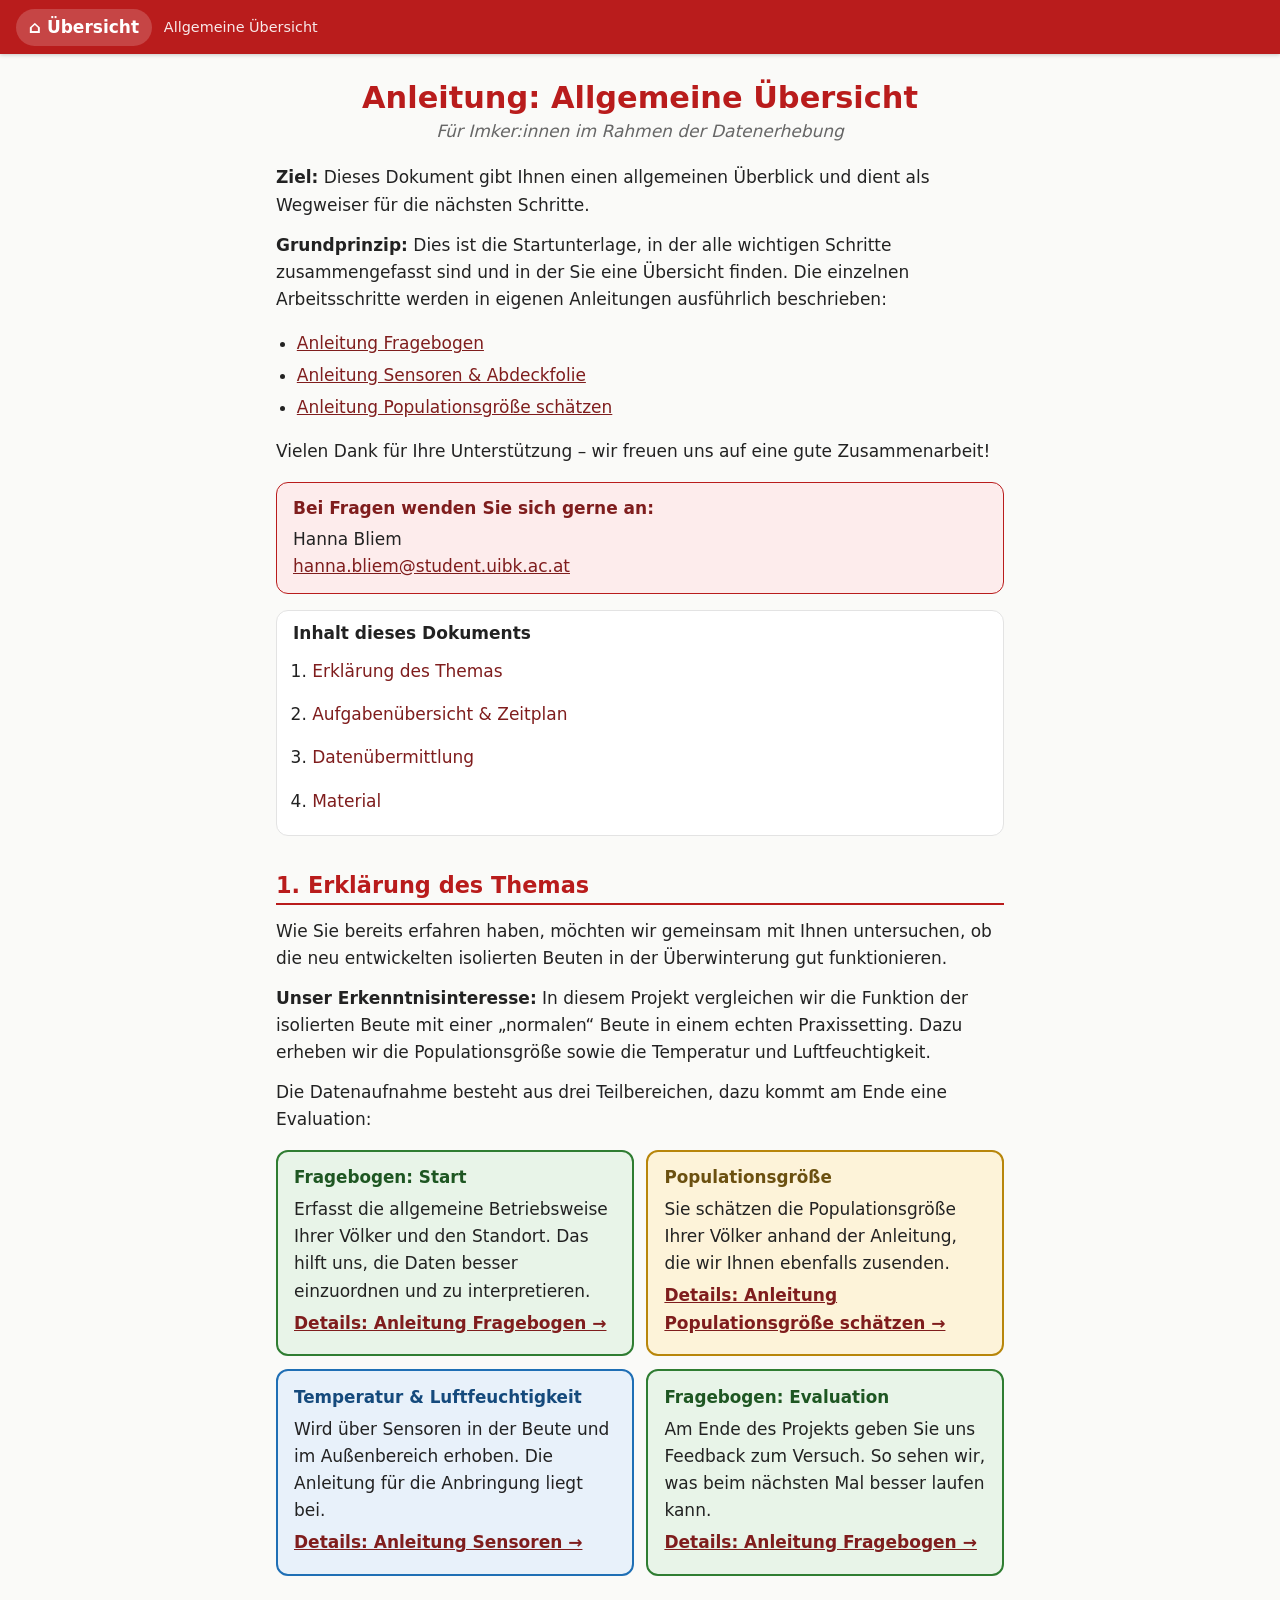
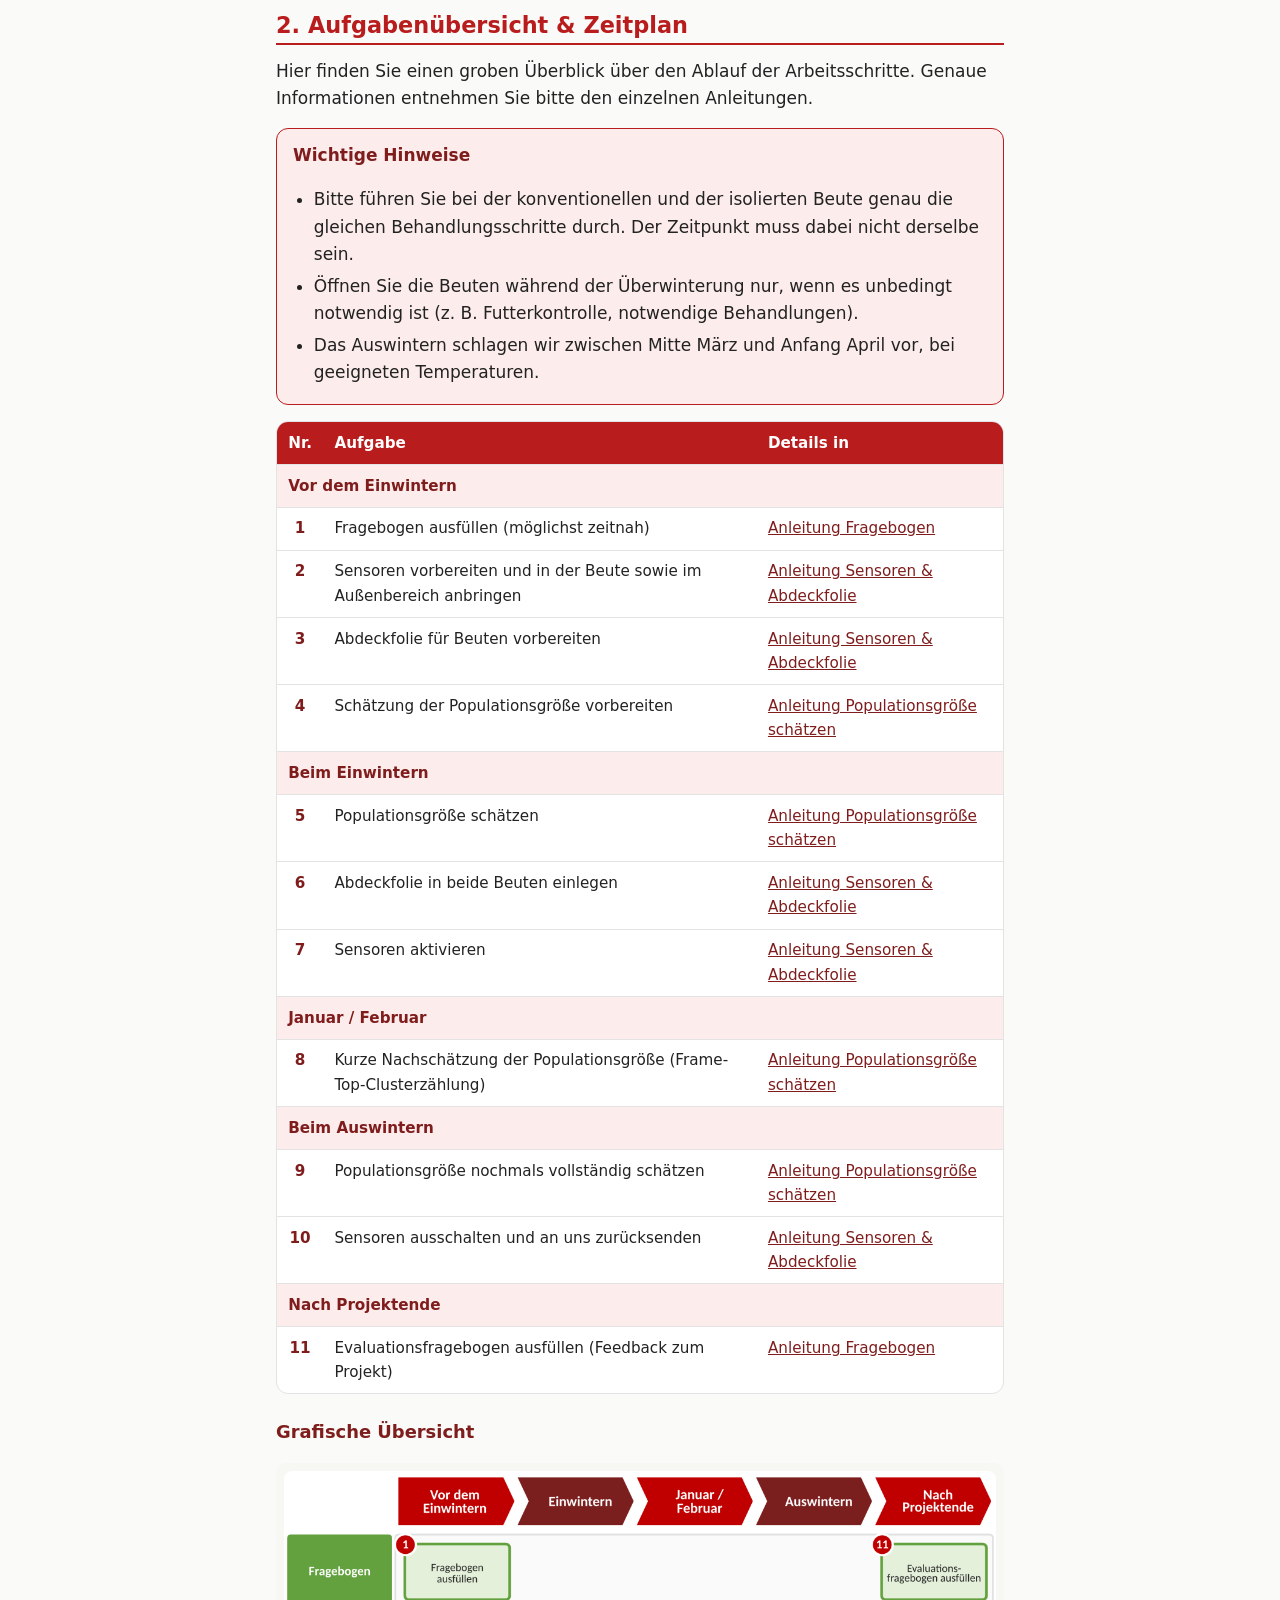
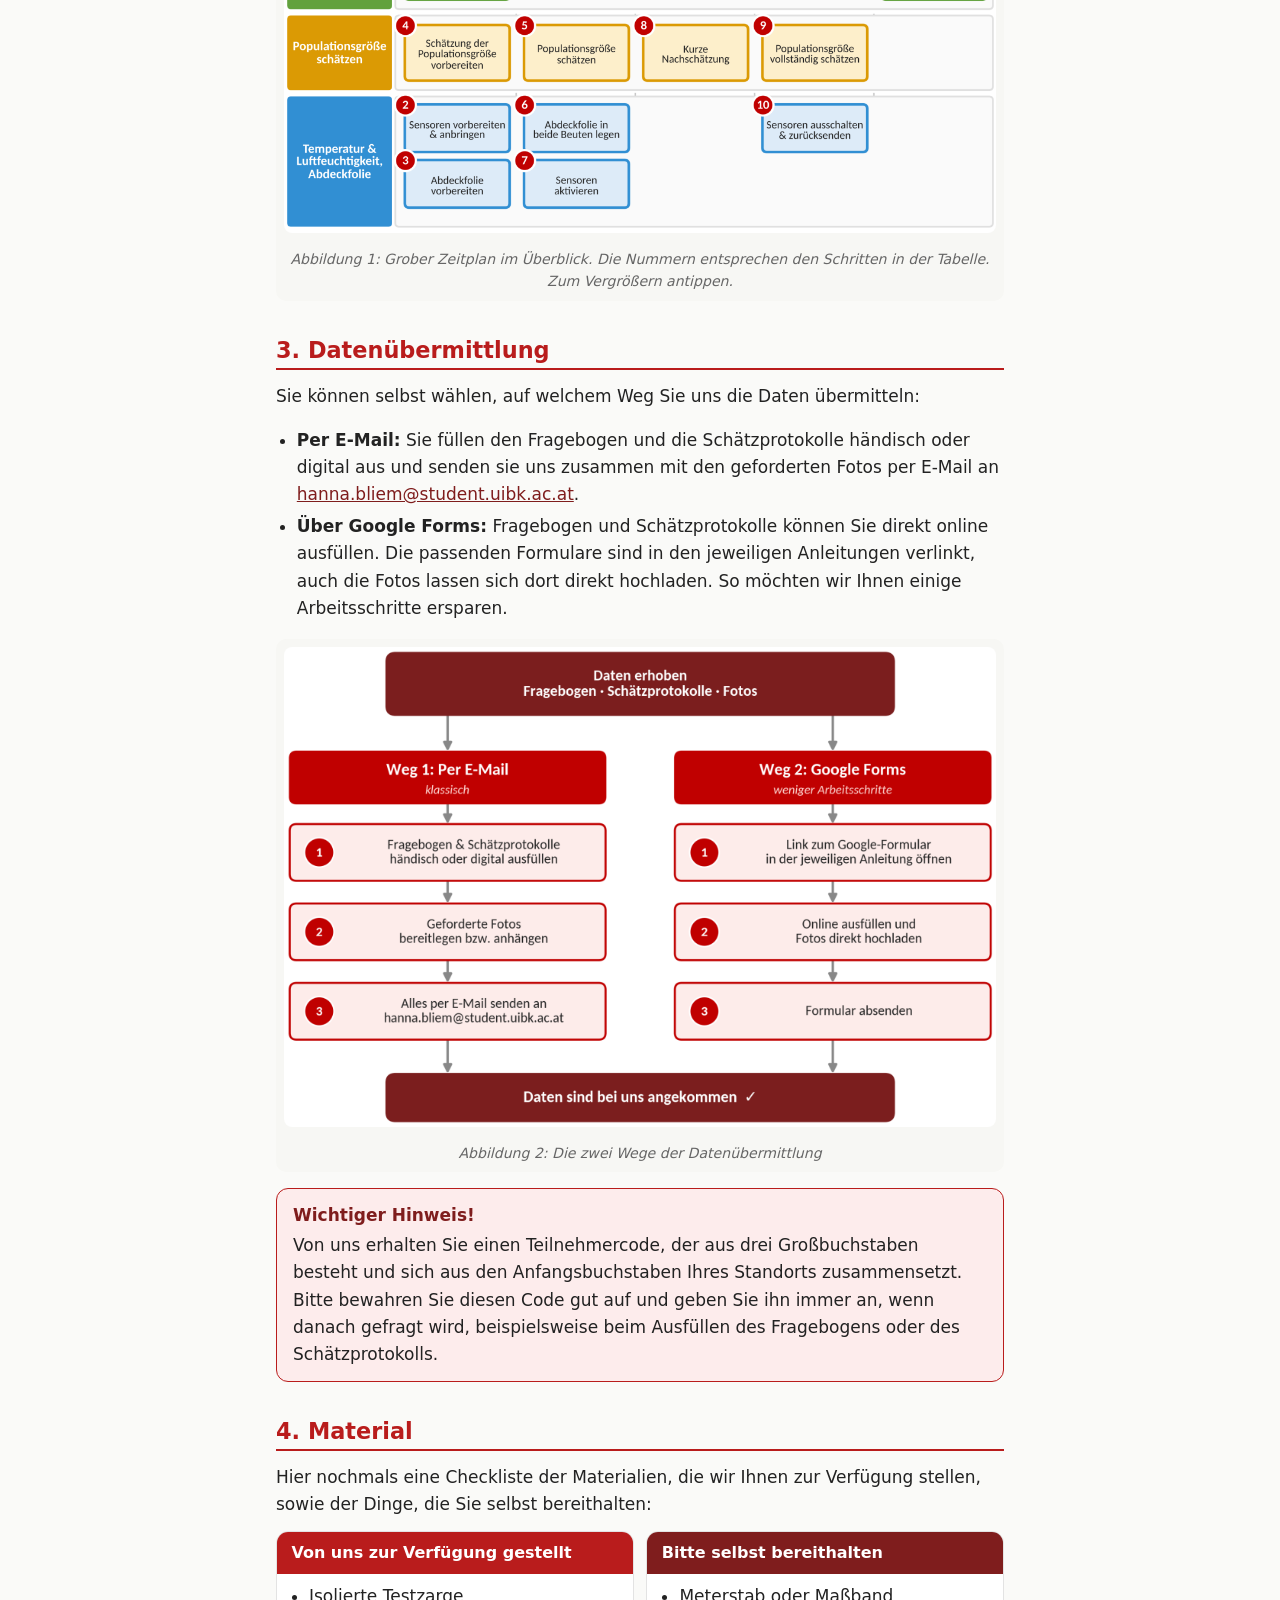
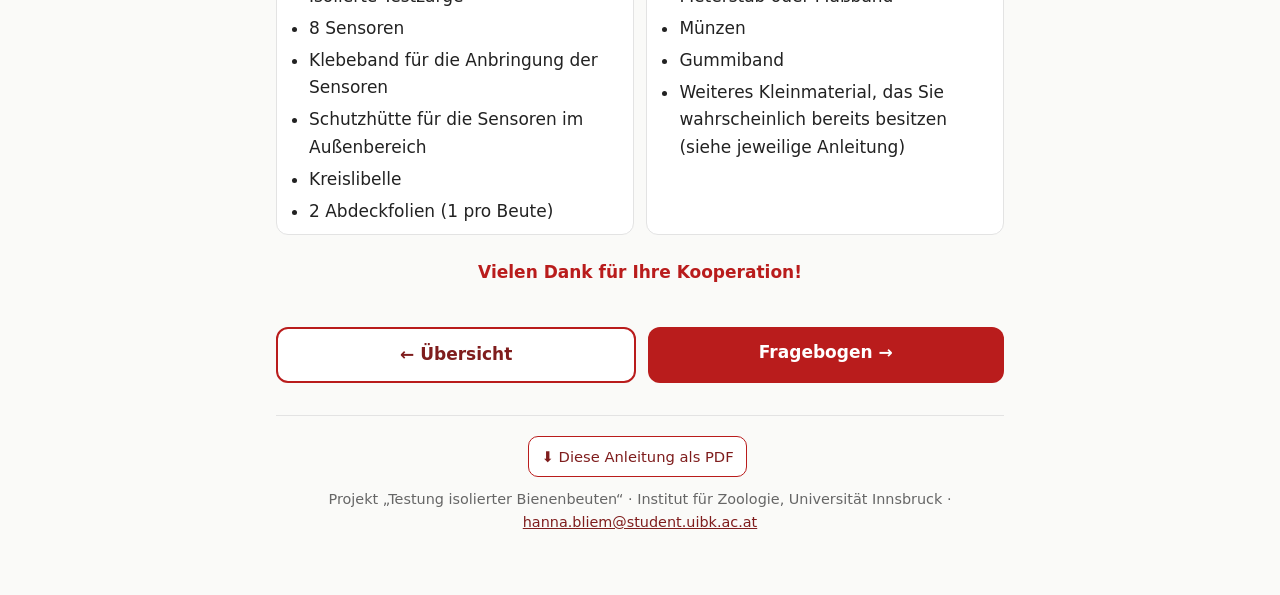
==== allgemein.html @ aa2f10ea "Add files via upload" ====
<!doctype html>
<html lang="de"><head><meta charset="utf-8">
<meta name="viewport" content="width=device-width,initial-scale=1">
<title>Allgemeine Übersicht – Anleitung für Imker:innen</title>
<meta name="theme-color" content="#B8860B">
<link rel="manifest" href="manifest.webmanifest">
<link rel="icon" href="assets/icon-192.png">
<link rel="apple-touch-icon" href="assets/icon-192.png">
<link rel="stylesheet" href="assets/style.css">
</head><body class="">
<div class="bar"><a class="home" href="index.html">⌂ Übersicht</a><span class="t">Allgemeine Übersicht</span></div>
<main>
<h1>Anleitung: Allgemeine Übersicht</h1><p class="sub">Für Imker:innen im Rahmen der Datenerhebung</p><p><strong>Ziel:</strong> Dieses Dokument gibt Ihnen einen allgemeinen Überblick und dient als Wegweiser für die nächsten Schritte.</p><p><strong>Grundprinzip:</strong> Dies ist die Startunterlage, in der alle wichtigen Schritte zusammengefasst sind und in der Sie eine Übersicht finden. Die einzelnen Arbeitsschritte werden in eigenen Anleitungen ausführlich beschrieben:<ul><li><a href="fragebogen.html">Anleitung Fragebogen</a></li><li><a href="sensoren.html">Anleitung Sensoren &amp; Abdeckfolie</a></li><li><a href="populationsgroesse.html">Anleitung Populationsgröße schätzen</a></li></ul></p><p>Vielen Dank für Ihre Unterstützung – wir freuen uns auf eine gute Zusammenarbeit!</p><div class="box"><strong>Bei Fragen wenden Sie sich gerne an:</strong>Hanna Bliem<br><a href="mailto:hanna.bliem@student.uibk.ac.at">hanna.bliem@student.uibk.ac.at</a></div><nav class="toc"><strong>Inhalt dieses Dokuments</strong><ol><li><a href="#thema">Erklärung des Themas</a></li><li><a href="#plan">Aufgabenübersicht &amp; Zeitplan</a></li><li><a href="#daten">Datenübermittlung</a></li><li><a href="#material">Material</a></li></ol></nav><h2 id="thema">1. Erklärung des Themas</h2>
<p>Wie Sie bereits erfahren haben, möchten wir gemeinsam mit Ihnen untersuchen, ob die neu entwickelten isolierten Beuten in der Überwinterung gut funktionieren.</p>
<p><strong>Unser Erkenntnisinteresse:</strong> In diesem Projekt vergleichen wir die Funktion der isolierten Beute mit einer „normalen“ Beute in einem echten Praxissetting. Dazu erheben wir die Populationsgröße sowie die Temperatur und Luftfeuchtigkeit.</p>
<p>Die Datenaufnahme besteht aus drei Teilbereichen, dazu kommt am Ende eine Evaluation:</p>
<div class="tiles">
<div class="tile g"><h3>Fragebogen: Start</h3><p>Erfasst die allgemeine Betriebsweise Ihrer Völker und den Standort. Das hilft uns, die Daten besser einzuordnen und zu interpretieren.</p><p><a href="fragebogen.html">Details: Anleitung Fragebogen →</a></p></div>
<div class="tile a"><h3>Populationsgröße</h3><p>Sie schätzen die Populationsgröße Ihrer Völker anhand der Anleitung, die wir Ihnen ebenfalls zusenden.</p><p><a href="populationsgroesse.html">Details: Anleitung Populationsgröße schätzen →</a></p></div>
<div class="tile b"><h3>Temperatur &amp; Luftfeuchtigkeit</h3><p>Wird über Sensoren in der Beute und im Außenbereich erhoben. Die Anleitung für die Anbringung liegt bei.</p><p><a href="sensoren.html">Details: Anleitung Sensoren →</a></p></div>
<div class="tile g"><h3>Fragebogen: Evaluation</h3><p>Am Ende des Projekts geben Sie uns Feedback zum Versuch. So sehen wir, was beim nächsten Mal besser laufen kann.</p><p><a href="fragebogen.html#evaluation">Details: Anleitung Fragebogen →</a></p></div>
</div>
<h2 id="plan">2. Aufgabenübersicht &amp; Zeitplan</h2>
<p>Hier finden Sie einen groben Überblick über den Ablauf der Arbeitsschritte. Genaue Informationen entnehmen Sie bitte den einzelnen Anleitungen.</p>
<div class="box"><strong>Wichtige Hinweise</strong><ul>
<li>Bitte führen Sie bei der konventionellen und der isolierten Beute genau die gleichen Behandlungsschritte durch. Der Zeitpunkt muss dabei nicht derselbe sein.</li>
<li>Öffnen Sie die Beuten während der Überwinterung nur, wenn es unbedingt notwendig ist (z. B. Futterkontrolle, notwendige Behandlungen).</li>
<li>Das Auswintern schlagen wir zwischen Mitte März und Anfang April vor, bei geeigneten Temperaturen.</li></ul></div>
<div class="tablewrap"><table><thead><tr><th>Nr.</th><th>Aufgabe</th><th>Details in</th></tr></thead><tbody><tr class="grp"><td colspan="3">Vor dem Einwintern</td></tr><tr><td class="n">1</td><td>Fragebogen ausfüllen (möglichst zeitnah)</td><td><a href="fragebogen.html">Anleitung Fragebogen</a></td></tr><tr><td class="n">2</td><td>Sensoren vorbereiten und in der Beute sowie im Außenbereich anbringen</td><td><a href="sensoren.html">Anleitung Sensoren &amp; Abdeckfolie</a></td></tr><tr><td class="n">3</td><td>Abdeckfolie für Beuten vorbereiten</td><td><a href="sensoren.html">Anleitung Sensoren &amp; Abdeckfolie</a></td></tr><tr><td class="n">4</td><td>Schätzung der Populationsgröße vorbereiten</td><td><a href="populationsgroesse.html">Anleitung Populationsgröße schätzen</a></td></tr><tr class="grp"><td colspan="3">Beim Einwintern</td></tr><tr><td class="n">5</td><td>Populationsgröße schätzen</td><td><a href="populationsgroesse.html">Anleitung Populationsgröße schätzen</a></td></tr><tr><td class="n">6</td><td>Abdeckfolie in beide Beuten einlegen</td><td><a href="sensoren.html">Anleitung Sensoren &amp; Abdeckfolie</a></td></tr><tr><td class="n">7</td><td>Sensoren aktivieren</td><td><a href="sensoren.html">Anleitung Sensoren &amp; Abdeckfolie</a></td></tr><tr class="grp"><td colspan="3">Januar / Februar</td></tr><tr><td class="n">8</td><td>Kurze Nachschätzung der Populationsgröße (Frame-Top-Clusterzählung)</td><td><a href="populationsgroesse.html">Anleitung Populationsgröße schätzen</a></td></tr><tr class="grp"><td colspan="3">Beim Auswintern</td></tr><tr><td class="n">9</td><td>Populationsgröße nochmals vollständig schätzen</td><td><a href="populationsgroesse.html">Anleitung Populationsgröße schätzen</a></td></tr><tr><td class="n">10</td><td>Sensoren ausschalten und an uns zurücksenden</td><td><a href="sensoren.html">Anleitung Sensoren &amp; Abdeckfolie</a></td></tr><tr class="grp"><td colspan="3">Nach Projektende</td></tr><tr><td class="n">11</td><td>Evaluationsfragebogen ausfüllen (Feedback zum Projekt)</td><td><a href="fragebogen.html#evaluation">Anleitung Fragebogen</a></td></tr></tbody></table></div>
<h3>Grafische Übersicht</h3><figure class="imgbg "><img src="img/zeitplan.png" alt="Grober Zeitplan im Überblick mit den Schritten 1 bis 11"  class="zoom" data-full="img/zeitplan.png"><figcaption>Abbildung 1: Grober Zeitplan im Überblick. Die Nummern entsprechen den Schritten in der Tabelle. Zum Vergrößern antippen.</figcaption></figure>
<h2 id="daten">3. Datenübermittlung</h2>
<p>Sie können selbst wählen, auf welchem Weg Sie uns die Daten übermitteln:</p>
<ul><li><strong>Per E-Mail:</strong> Sie füllen den Fragebogen und die Schätzprotokolle händisch oder digital aus und senden sie uns zusammen mit den geforderten Fotos per E-Mail an <a href="mailto:hanna.bliem@student.uibk.ac.at">hanna.bliem@student.uibk.ac.at</a>.</li>
<li><strong>Über Google Forms:</strong> Fragebogen und Schätzprotokolle können Sie direkt online ausfüllen. Die passenden Formulare sind in den jeweiligen Anleitungen verlinkt, auch die Fotos lassen sich dort direkt hochladen. So möchten wir Ihnen einige Arbeitsschritte ersparen.</li></ul><figure class="imgbg "><img src="img/datenwege.png" alt="Die zwei Wege der Datenübermittlung: per E-Mail oder über Google Forms"  class="zoom" data-full="img/datenwege.png"><figcaption>Abbildung 2: Die zwei Wege der Datenübermittlung</figcaption></figure><div class="box"><strong>Wichtiger Hinweis!</strong>Von uns erhalten Sie einen Teilnehmercode, der aus drei Großbuchstaben besteht und sich aus den Anfangsbuchstaben Ihres Standorts zusammensetzt. Bitte bewahren Sie diesen Code gut auf und geben Sie ihn immer an, wenn danach gefragt wird, beispielsweise beim Ausfüllen des Fragebogens oder des Schätzprotokolls.</div>
<h2 id="material">4. Material</h2>
<p>Hier nochmals eine Checkliste der Materialien, die wir Ihnen zur Verfügung stellen, sowie der Dinge, die Sie selbst bereithalten:</p>
<div class="two"><div class="col"><h3>Von uns zur Verfügung gestellt</h3><ul><li>Isolierte Testzarge</li><li>8 Sensoren</li><li>Klebeband für die Anbringung der Sensoren</li><li>Schutzhütte für die Sensoren im Außenbereich</li><li>Kreislibelle</li><li>2 Abdeckfolien (1 pro Beute)</li></ul></div>
<div class="col"><h3>Bitte selbst bereithalten</h3><ul><li>Meterstab oder Maßband</li><li>Münzen</li><li>Gummiband</li><li>Weiteres Kleinmaterial, das Sie wahrscheinlich bereits besitzen (siehe jeweilige Anleitung)</li></ul></div></div>
<p style="text-align:center;margin-top:1.5rem"><strong style="color:var(--accent)">Vielen Dank für Ihre Kooperation!</strong></p>
<div class="pager"><a class="sec" href="index.html">← Übersicht</a><a href="fragebogen.html">Fragebogen →</a></div>
<div class="foot"><a class="dl" href="downloads/1_Anleitung_Allgemein.pdf">⬇ Diese Anleitung als PDF</a><p>Projekt „Testung isolierter Bienenbeuten“ · Institut für Zoologie, Universität Innsbruck · <a href="mailto:hanna.bliem@student.uibk.ac.at">hanna.bliem@student.uibk.ac.at</a></p></div>
</main>
<script src="assets/app.js"></script>
</body></html>
---- assets/style.css ----
:root{
  --red:#B91C1C; --red-d:#7F1D1D; --red-l:#FDECEC;
  --green:#2F7D32; --green-d:#1E5622; --green-l:#E8F4E8;
  --blue:#1F6FB5; --blue-d:#154A7C; --blue-l:#E8F1FA;
  --amber:#B8860B; --amber-d:#6B5010; --amber-l:#FDF3D9;
  --ink:#222; --muted:#666; --line:#e3e3e3; --bg:#fafaf8; --card:#fff;
  --accent:var(--red); --accent-d:var(--red-d); --accent-l:var(--red-l);
}
body.green{--accent:var(--green);--accent-d:var(--green-d);--accent-l:var(--green-l)}
body.blue{--accent:var(--blue);--accent-d:var(--blue-d);--accent-l:var(--blue-l)}
body.amber{--accent:var(--amber);--accent-d:var(--amber-d);--accent-l:var(--amber-l)}
*{box-sizing:border-box}
html{-webkit-text-size-adjust:100%;scroll-behavior:smooth}
body{margin:0;font:17px/1.6 system-ui,-apple-system,"Segoe UI",Roboto,Helvetica,Arial,sans-serif;color:var(--ink);background:var(--bg)}
a{color:var(--accent-d)}
.bar{position:sticky;top:0;z-index:20;background:var(--accent);color:#fff;display:flex;align-items:center;gap:.75rem;padding:.55rem 1rem;box-shadow:0 1px 4px rgba(0,0,0,.2)}
.bar a{color:#fff;text-decoration:none;font-weight:600;white-space:nowrap}
.bar .t{opacity:.9;font-size:.9rem;overflow:hidden;text-overflow:ellipsis;white-space:nowrap}
.bar .home{background:rgba(255,255,255,.18);border-radius:999px;padding:.3rem .8rem}
main{max-width:760px;margin:0 auto;padding:1rem 1rem 3rem}
h1{font-size:1.9rem;line-height:1.2;color:var(--accent);margin:.6rem 0 .1rem;text-align:center}
.sub{text-align:center;color:var(--muted);font-style:italic;margin:0 0 1.2rem}
h2{font-size:1.4rem;color:var(--accent);border-bottom:2px solid var(--accent);padding-bottom:.25rem;margin:2.2rem 0 .8rem;line-height:1.25}
h3{font-size:1.12rem;color:var(--accent-d);margin:1.5rem 0 .4rem}
p{margin:.5rem 0 .8rem}
ul,ol{padding-left:1.3rem}li{margin:.3rem 0}
.box{background:var(--accent-l);border:1px solid var(--accent);border-radius:12px;padding:.8rem 1rem;margin:1rem 0}
.box>strong:first-child,.box .bt{display:block;color:var(--accent-d);font-weight:700;margin-bottom:.2rem}
.box p:last-child,.box ul:last-child{margin-bottom:0}
.toc{background:var(--card);border:1px solid var(--line);border-radius:12px;padding:.6rem 1rem;margin:1rem 0}
.toc strong{display:block;margin-bottom:.2rem}
.toc ol{margin:0;padding-left:1.2rem}
.toc a{display:block;padding:.35rem 0;text-decoration:none;font-weight:500}
.steps{list-style:none;padding:0;margin:1rem 0;counter-reset:s}
.steps>li{counter-increment:s;background:var(--card);border:1px solid var(--line);border-left:6px solid var(--accent);border-radius:12px;padding:.9rem 1rem;margin:.8rem 0}
.steps>li::before{content:counter(s);display:inline-flex;align-items:center;justify-content:center;width:2rem;height:2rem;border-radius:50%;background:var(--accent);color:#fff;font-weight:700;margin-right:.55rem;vertical-align:middle}
.steps.abc{counter-reset:s 0}
.steps.abc>li::before{content:counter(s,upper-alpha)}
.steps h4{display:inline;font-size:1.05rem;color:var(--accent-d);vertical-align:middle}
.steps p{margin:.5rem 0 0}
.steps figure{margin:.8rem 0 0}
figure{margin:1rem 0;text-align:center}
figure img{max-width:100%;height:auto;border-radius:8px}
.imgbg{background:#f7f7f4;border-radius:10px;padding:.5rem}
figcaption{font-size:.88rem;color:var(--muted);font-style:italic;margin-top:.4rem}
.zoom{cursor:zoom-in}
.tablewrap{overflow-x:auto;margin:1rem 0;border:1px solid var(--line);border-radius:12px;background:var(--card)}
table{border-collapse:collapse;width:100%;font-size:.95rem}
th{background:var(--accent);color:#fff;text-align:left;padding:.55rem .7rem}
td{padding:.55rem .7rem;border-top:1px solid var(--line);vertical-align:top}
tr.grp td{background:var(--accent-l);font-weight:700;color:var(--accent-d)}
td.n{font-weight:700;color:var(--accent-d);width:2.5rem;text-align:center}
.tiles{display:grid;gap:.8rem;margin:1rem 0}
@media(min-width:620px){.tiles{grid-template-columns:1fr 1fr}.two{grid-template-columns:1fr 1fr!important}}
.tile{border-radius:12px;border:2px solid;padding:.8rem 1rem;background:#fff}
.tile h3{margin:0 0 .3rem;font-size:1.05rem;color:inherit}
.tile.g{border-color:var(--green);background:var(--green-l);color:var(--green-d)}
.tile.a{border-color:var(--amber);background:var(--amber-l);color:var(--amber-d)}
.tile.b{border-color:var(--blue);background:var(--blue-l);color:var(--blue-d)}
.tile p{color:var(--ink);margin:.3rem 0}
.tile a{font-weight:600}
.two{display:grid;gap:.8rem}
.col{background:var(--card);border:1px solid var(--line);border-radius:12px;overflow:hidden}
.col h3{margin:0;background:var(--accent);color:#fff;padding:.5rem .9rem;font-size:1rem}
.col:nth-child(2) h3{background:var(--accent-d)}
.col ul{margin:.6rem 0;padding-left:2rem}
.photos{display:grid;grid-template-columns:1fr 1fr;gap:.6rem;margin:1rem 0}
.photos figure{margin:0;background:var(--accent-l);border:1px solid var(--accent);border-radius:10px;padding:.4rem}
.photos figcaption{font-style:normal;color:var(--ink);font-size:.82rem}
.photos figcaption b{color:var(--accent-d)}
@media(max-width:480px){.photos{grid-template-columns:1fr}}
.pager{display:flex;gap:.7rem;margin:2.5rem 0 1rem}
.pager a{flex:1;text-decoration:none;background:var(--accent);color:#fff;font-weight:600;padding:.8rem 1rem;border-radius:12px;text-align:center}
.pager a.sec{background:#fff;color:var(--accent-d);border:2px solid var(--accent)}
.foot{border-top:1px solid var(--line);margin-top:2rem;padding-top:1rem;font-size:.9rem;color:var(--muted);text-align:center}
.btn{display:inline-block;background:var(--accent);color:#fff!important;text-decoration:none;padding:.65rem 1rem;border-radius:10px;font-weight:600;margin:.2rem 0}
.dl{display:inline-block;margin:.2rem .3rem .2rem 0;padding:.5rem .8rem;border:1px solid var(--accent);border-radius:10px;text-decoration:none;font-size:.92rem;background:#fff}
.code{font:700 1.9rem/1.2 ui-monospace,Consolas,monospace;text-align:center;color:var(--accent-d);margin:.2rem 0;letter-spacing:.03em;word-break:break-all}
.codesub{text-align:center;color:var(--muted);font-style:italic;font-size:.88rem;margin:0 0 .6rem}
.parts{list-style:none;padding:0;margin:.4rem 0 0}.parts li{display:flex;gap:.7rem}.parts b{min-width:3.2rem;color:var(--accent-d)}
.home-tiles{display:grid;gap:.9rem;margin:1.2rem 0}
.hero{display:block;text-decoration:none;color:#fff;border-radius:16px;padding:1.1rem 1.2rem;box-shadow:0 2px 6px rgba(0,0,0,.15)}
.hero .no{opacity:.85;font-size:.85rem;font-weight:600;letter-spacing:.04em;text-transform:uppercase}
.hero h2{margin:.1rem 0 .2rem;color:#fff;border:0;padding:0;font-size:1.3rem}
.hero p{margin:0;opacity:.95;font-size:.95rem}
.hero.r{background:var(--red)}.hero.g{background:var(--green)}.hero.b{background:var(--blue)}.hero.a{background:var(--amber)}
#lb{position:fixed;inset:0;background:rgba(0,0,0,.88);display:none;z-index:50;overflow:auto;-webkit-overflow-scrolling:touch}
#lb.on{display:block}
#lb img{display:block;min-width:100%;max-width:none;width:160%;margin:3rem auto 2rem;background:#fff}
#lb button{position:fixed;top:.6rem;right:.8rem;font-size:1.6rem;background:#fff;border:0;border-radius:50%;width:2.6rem;height:2.6rem;z-index:51}
@media print{.bar,.pager,#lb{display:none}body{background:#fff}}
@media(max-width:520px){
 .tablewrap{overflow-x:visible}
 table,thead,tbody,tr,th,td{display:block;width:auto}
 thead{display:none}
 tr{border-top:1px solid var(--line);padding:.5rem .2rem}
 tr:first-child{border-top:0}
 td{border:0;padding:.15rem .7rem}
 td.n{text-align:left;width:auto}
}
@media(max-width:520px){td[data-l]::before{content:attr(data-l)": ";color:var(--muted,#666);font-size:.85em}}
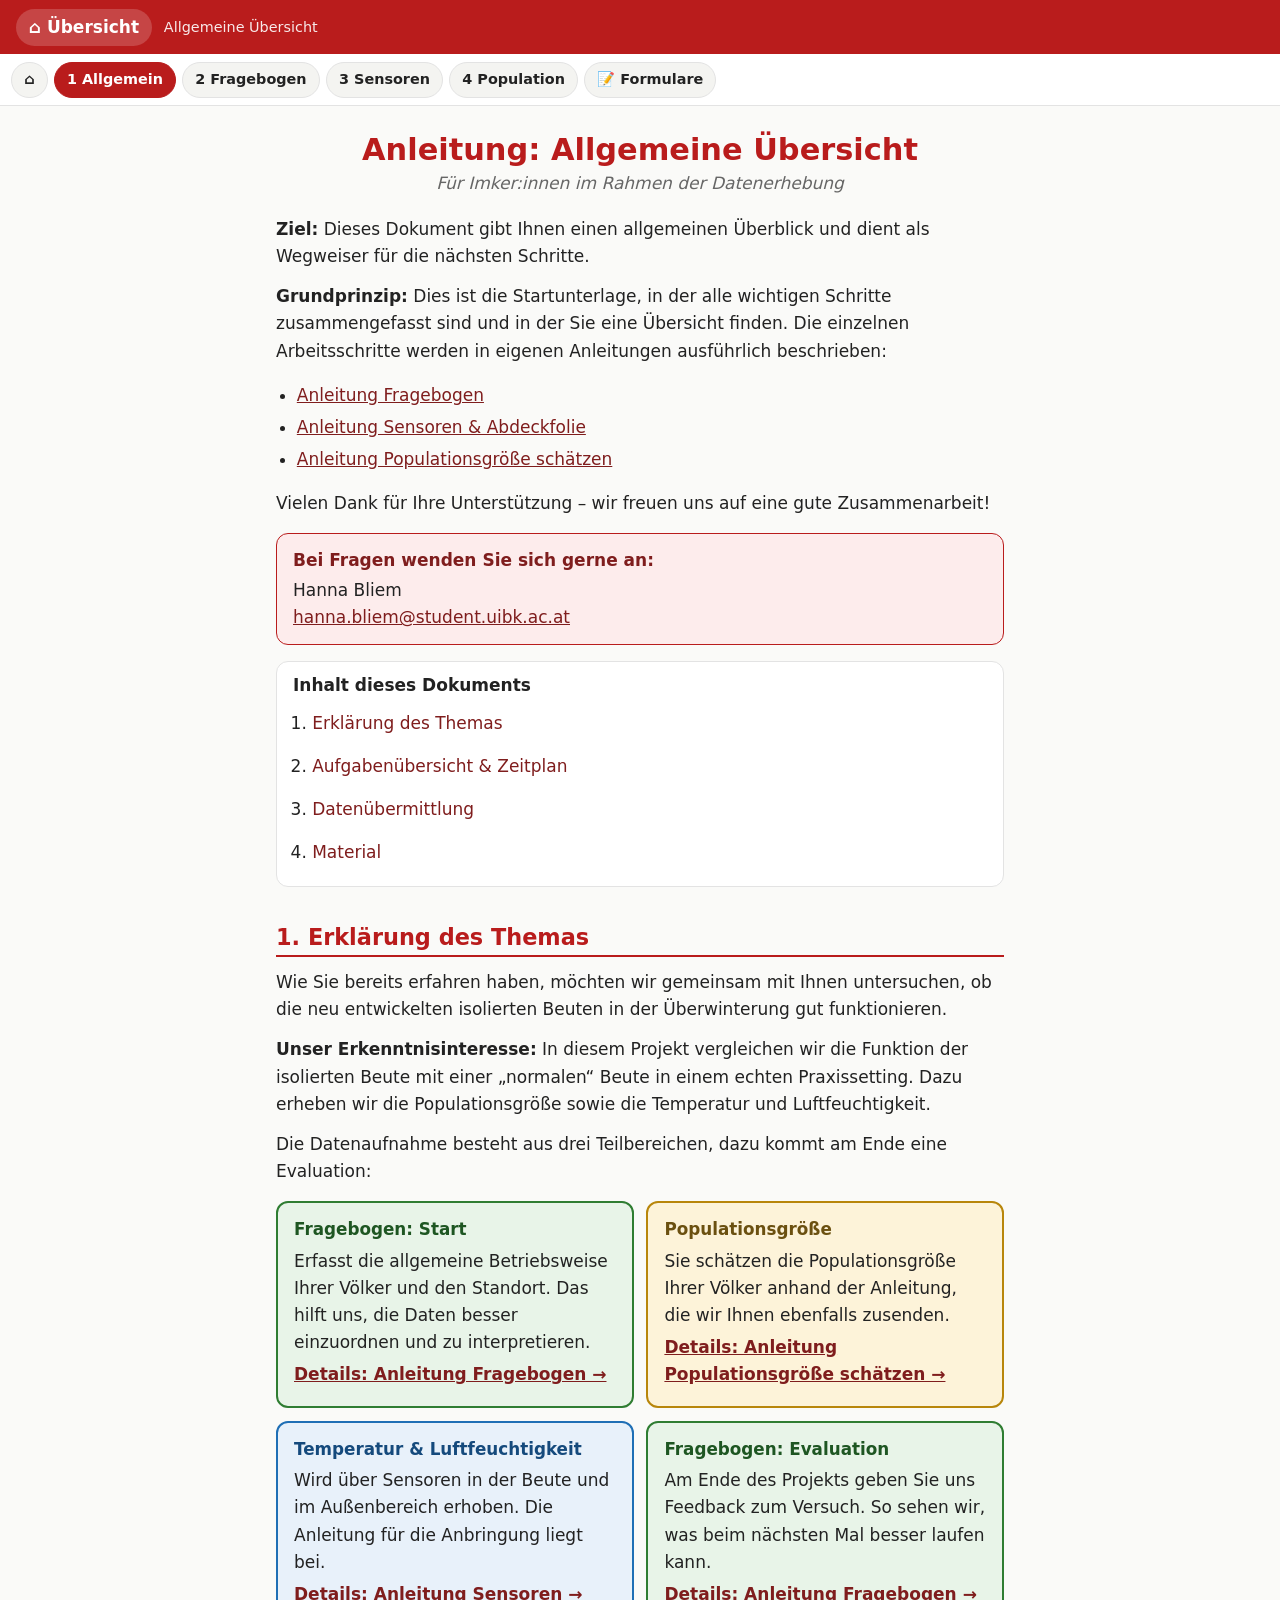
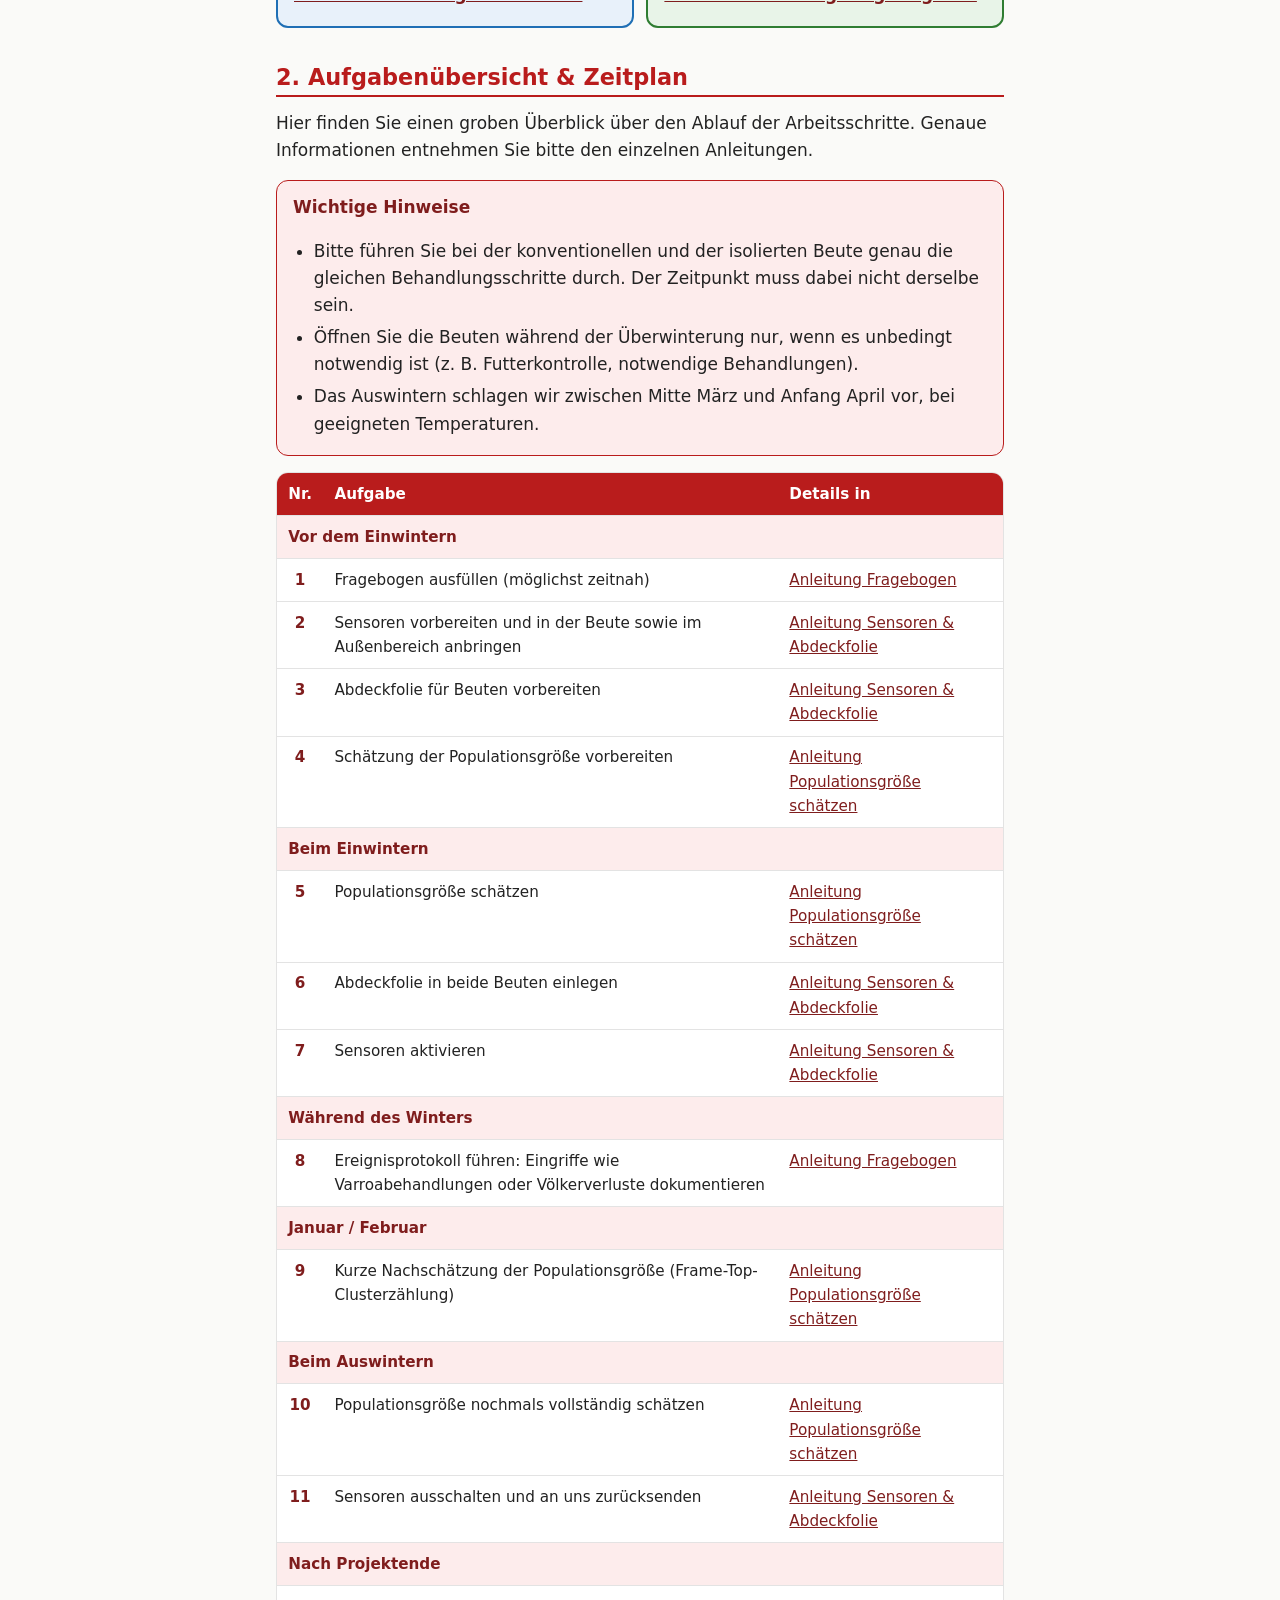
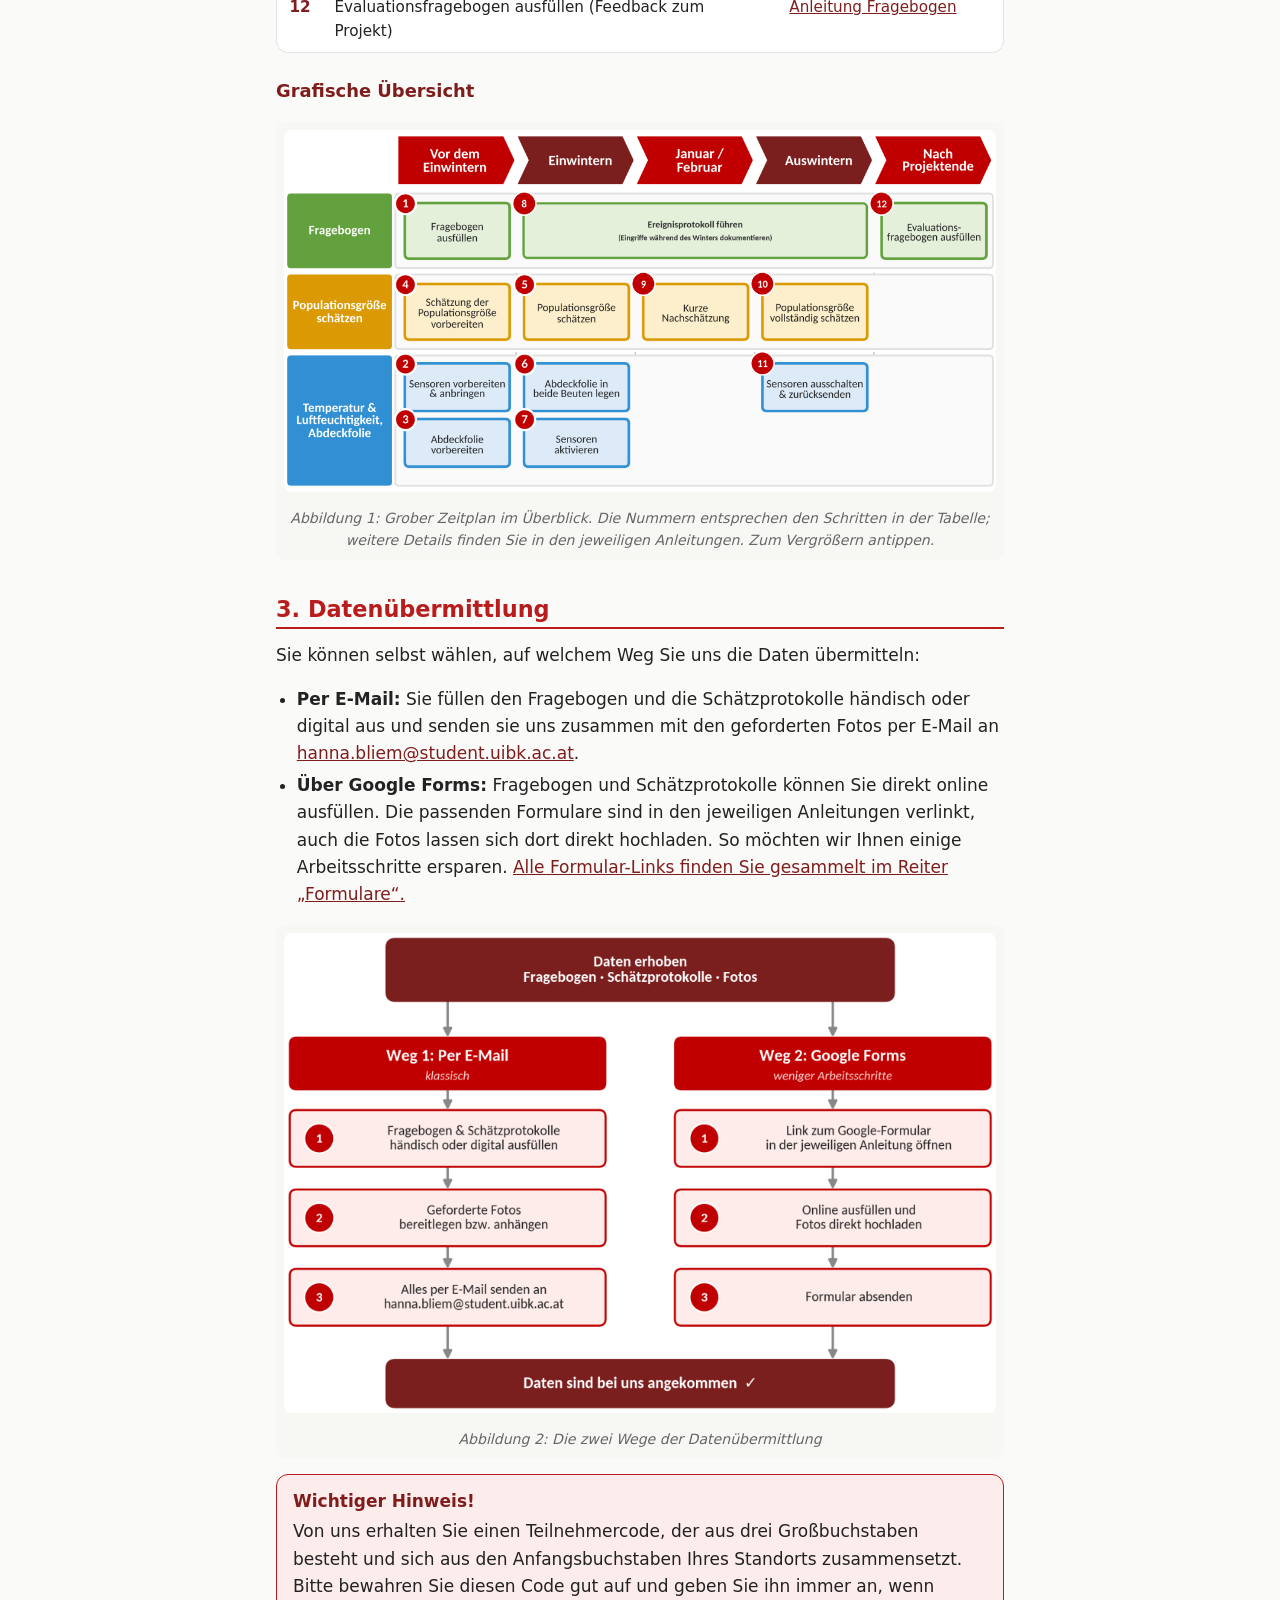
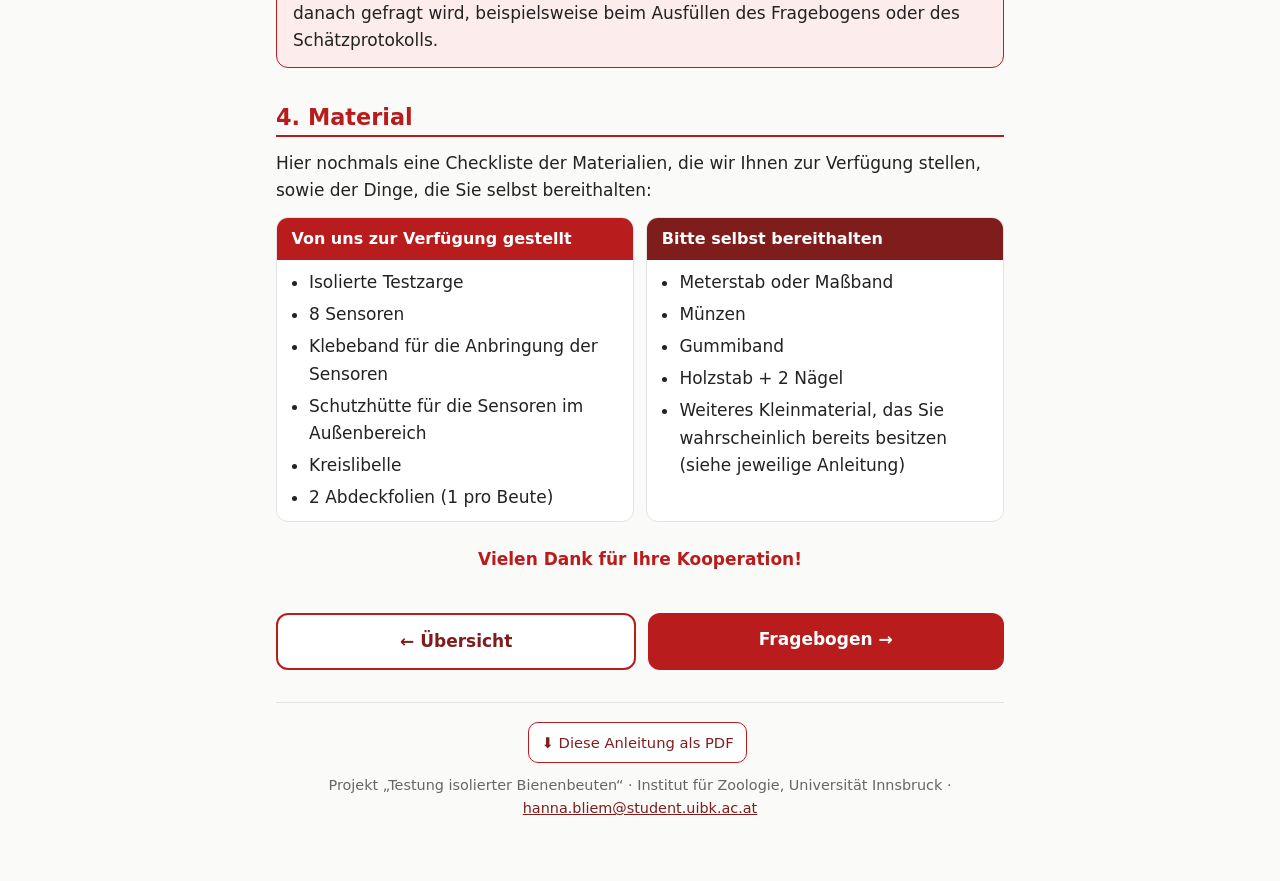
==== commit b5aed161: "Add files via upload" ====
--- a/allgemein.html
+++ b/allgemein.html
@@ -8,7 +8,8 @@
 <link rel="apple-touch-icon" href="assets/icon-192.png">
 <link rel="stylesheet" href="assets/style.css">
 </head><body class="">
-<div class="bar"><a class="home" href="index.html">⌂ Übersicht</a><span class="t">Allgemeine Übersicht</span></div>
+<header class="top"><div class="bar"><a class="home" href="index.html">⌂ Übersicht</a><span class="t">Allgemeine Übersicht</span></div>
+<nav class="tabs" aria-label="Seiten"><a href="index.html">⌂</a><a href="allgemein.html" class="on" aria-current="page">1 Allgemein</a><a href="fragebogen.html">2 Fragebogen</a><a href="sensoren.html">3 Sensoren</a><a href="populationsgroesse.html">4 Population</a><a href="formulare.html">📝 Formulare</a></nav></header>
 <main>
 <h1>Anleitung: Allgemeine Übersicht</h1><p class="sub">Für Imker:innen im Rahmen der Datenerhebung</p><p><strong>Ziel:</strong> Dieses Dokument gibt Ihnen einen allgemeinen Überblick und dient als Wegweiser für die nächsten Schritte.</p><p><strong>Grundprinzip:</strong> Dies ist die Startunterlage, in der alle wichtigen Schritte zusammengefasst sind und in der Sie eine Übersicht finden. Die einzelnen Arbeitsschritte werden in eigenen Anleitungen ausführlich beschrieben:<ul><li><a href="fragebogen.html">Anleitung Fragebogen</a></li><li><a href="sensoren.html">Anleitung Sensoren &amp; Abdeckfolie</a></li><li><a href="populationsgroesse.html">Anleitung Populationsgröße schätzen</a></li></ul></p><p>Vielen Dank für Ihre Unterstützung – wir freuen uns auf eine gute Zusammenarbeit!</p><div class="box"><strong>Bei Fragen wenden Sie sich gerne an:</strong>Hanna Bliem<br><a href="mailto:hanna.bliem@student.uibk.ac.at">hanna.bliem@student.uibk.ac.at</a></div><nav class="toc"><strong>Inhalt dieses Dokuments</strong><ol><li><a href="#thema">Erklärung des Themas</a></li><li><a href="#plan">Aufgabenübersicht &amp; Zeitplan</a></li><li><a href="#daten">Datenübermittlung</a></li><li><a href="#material">Material</a></li></ol></nav><h2 id="thema">1. Erklärung des Themas</h2>
 <p>Wie Sie bereits erfahren haben, möchten wir gemeinsam mit Ihnen untersuchen, ob die neu entwickelten isolierten Beuten in der Überwinterung gut funktionieren.</p>
@@ -26,16 +27,16 @@
 <li>Bitte führen Sie bei der konventionellen und der isolierten Beute genau die gleichen Behandlungsschritte durch. Der Zeitpunkt muss dabei nicht derselbe sein.</li>
 <li>Öffnen Sie die Beuten während der Überwinterung nur, wenn es unbedingt notwendig ist (z. B. Futterkontrolle, notwendige Behandlungen).</li>
 <li>Das Auswintern schlagen wir zwischen Mitte März und Anfang April vor, bei geeigneten Temperaturen.</li></ul></div>
-<div class="tablewrap"><table><thead><tr><th>Nr.</th><th>Aufgabe</th><th>Details in</th></tr></thead><tbody><tr class="grp"><td colspan="3">Vor dem Einwintern</td></tr><tr><td class="n">1</td><td>Fragebogen ausfüllen (möglichst zeitnah)</td><td><a href="fragebogen.html">Anleitung Fragebogen</a></td></tr><tr><td class="n">2</td><td>Sensoren vorbereiten und in der Beute sowie im Außenbereich anbringen</td><td><a href="sensoren.html">Anleitung Sensoren &amp; Abdeckfolie</a></td></tr><tr><td class="n">3</td><td>Abdeckfolie für Beuten vorbereiten</td><td><a href="sensoren.html">Anleitung Sensoren &amp; Abdeckfolie</a></td></tr><tr><td class="n">4</td><td>Schätzung der Populationsgröße vorbereiten</td><td><a href="populationsgroesse.html">Anleitung Populationsgröße schätzen</a></td></tr><tr class="grp"><td colspan="3">Beim Einwintern</td></tr><tr><td class="n">5</td><td>Populationsgröße schätzen</td><td><a href="populationsgroesse.html">Anleitung Populationsgröße schätzen</a></td></tr><tr><td class="n">6</td><td>Abdeckfolie in beide Beuten einlegen</td><td><a href="sensoren.html">Anleitung Sensoren &amp; Abdeckfolie</a></td></tr><tr><td class="n">7</td><td>Sensoren aktivieren</td><td><a href="sensoren.html">Anleitung Sensoren &amp; Abdeckfolie</a></td></tr><tr class="grp"><td colspan="3">Januar / Februar</td></tr><tr><td class="n">8</td><td>Kurze Nachschätzung der Populationsgröße (Frame-Top-Clusterzählung)</td><td><a href="populationsgroesse.html">Anleitung Populationsgröße schätzen</a></td></tr><tr class="grp"><td colspan="3">Beim Auswintern</td></tr><tr><td class="n">9</td><td>Populationsgröße nochmals vollständig schätzen</td><td><a href="populationsgroesse.html">Anleitung Populationsgröße schätzen</a></td></tr><tr><td class="n">10</td><td>Sensoren ausschalten und an uns zurücksenden</td><td><a href="sensoren.html">Anleitung Sensoren &amp; Abdeckfolie</a></td></tr><tr class="grp"><td colspan="3">Nach Projektende</td></tr><tr><td class="n">11</td><td>Evaluationsfragebogen ausfüllen (Feedback zum Projekt)</td><td><a href="fragebogen.html#evaluation">Anleitung Fragebogen</a></td></tr></tbody></table></div>
-<h3>Grafische Übersicht</h3><figure class="imgbg "><img src="img/zeitplan.png" alt="Grober Zeitplan im Überblick mit den Schritten 1 bis 11"  class="zoom" data-full="img/zeitplan.png"><figcaption>Abbildung 1: Grober Zeitplan im Überblick. Die Nummern entsprechen den Schritten in der Tabelle. Zum Vergrößern antippen.</figcaption></figure>
+<div class="tablewrap"><table><thead><tr><th>Nr.</th><th>Aufgabe</th><th>Details in</th></tr></thead><tbody><tr class="grp"><td colspan="3">Vor dem Einwintern</td></tr><tr><td class="n">1</td><td>Fragebogen ausfüllen (möglichst zeitnah)</td><td><a href="fragebogen.html">Anleitung Fragebogen</a></td></tr><tr><td class="n">2</td><td>Sensoren vorbereiten und in der Beute sowie im Außenbereich anbringen</td><td><a href="sensoren.html">Anleitung Sensoren &amp; Abdeckfolie</a></td></tr><tr><td class="n">3</td><td>Abdeckfolie für Beuten vorbereiten</td><td><a href="sensoren.html">Anleitung Sensoren &amp; Abdeckfolie</a></td></tr><tr><td class="n">4</td><td>Schätzung der Populationsgröße vorbereiten</td><td><a href="populationsgroesse.html">Anleitung Populationsgröße schätzen</a></td></tr><tr class="grp"><td colspan="3">Beim Einwintern</td></tr><tr><td class="n">5</td><td>Populationsgröße schätzen</td><td><a href="populationsgroesse.html">Anleitung Populationsgröße schätzen</a></td></tr><tr><td class="n">6</td><td>Abdeckfolie in beide Beuten einlegen</td><td><a href="sensoren.html">Anleitung Sensoren &amp; Abdeckfolie</a></td></tr><tr><td class="n">7</td><td>Sensoren aktivieren</td><td><a href="sensoren.html">Anleitung Sensoren &amp; Abdeckfolie</a></td></tr><tr class="grp"><td colspan="3">Während des Winters</td></tr><tr><td class="n">8</td><td>Ereignisprotokoll führen: Eingriffe wie Varroabehandlungen oder Völkerverluste dokumentieren</td><td><a href="fragebogen.html#ereignis">Anleitung Fragebogen</a></td></tr><tr class="grp"><td colspan="3">Januar / Februar</td></tr><tr><td class="n">9</td><td>Kurze Nachschätzung der Populationsgröße (Frame-Top-Clusterzählung)</td><td><a href="populationsgroesse.html">Anleitung Populationsgröße schätzen</a></td></tr><tr class="grp"><td colspan="3">Beim Auswintern</td></tr><tr><td class="n">10</td><td>Populationsgröße nochmals vollständig schätzen</td><td><a href="populationsgroesse.html">Anleitung Populationsgröße schätzen</a></td></tr><tr><td class="n">11</td><td>Sensoren ausschalten und an uns zurücksenden</td><td><a href="sensoren.html">Anleitung Sensoren &amp; Abdeckfolie</a></td></tr><tr class="grp"><td colspan="3">Nach Projektende</td></tr><tr><td class="n">12</td><td>Evaluationsfragebogen ausfüllen (Feedback zum Projekt)</td><td><a href="fragebogen.html#evaluation">Anleitung Fragebogen</a></td></tr></tbody></table></div>
+<h3>Grafische Übersicht</h3><figure class="imgbg "><img src="img/zeitplan.png" alt="Grober Zeitplan im Überblick mit den Schritten 1 bis 11"  class="zoom" data-full="img/zeitplan.png"><figcaption>Abbildung 1: Grober Zeitplan im Überblick. Die Nummern entsprechen den Schritten in der Tabelle; weitere Details finden Sie in den jeweiligen Anleitungen. Zum Vergrößern antippen.</figcaption></figure>
 <h2 id="daten">3. Datenübermittlung</h2>
 <p>Sie können selbst wählen, auf welchem Weg Sie uns die Daten übermitteln:</p>
 <ul><li><strong>Per E-Mail:</strong> Sie füllen den Fragebogen und die Schätzprotokolle händisch oder digital aus und senden sie uns zusammen mit den geforderten Fotos per E-Mail an <a href="mailto:hanna.bliem@student.uibk.ac.at">hanna.bliem@student.uibk.ac.at</a>.</li>
-<li><strong>Über Google Forms:</strong> Fragebogen und Schätzprotokolle können Sie direkt online ausfüllen. Die passenden Formulare sind in den jeweiligen Anleitungen verlinkt, auch die Fotos lassen sich dort direkt hochladen. So möchten wir Ihnen einige Arbeitsschritte ersparen.</li></ul><figure class="imgbg "><img src="img/datenwege.png" alt="Die zwei Wege der Datenübermittlung: per E-Mail oder über Google Forms"  class="zoom" data-full="img/datenwege.png"><figcaption>Abbildung 2: Die zwei Wege der Datenübermittlung</figcaption></figure><div class="box"><strong>Wichtiger Hinweis!</strong>Von uns erhalten Sie einen Teilnehmercode, der aus drei Großbuchstaben besteht und sich aus den Anfangsbuchstaben Ihres Standorts zusammensetzt. Bitte bewahren Sie diesen Code gut auf und geben Sie ihn immer an, wenn danach gefragt wird, beispielsweise beim Ausfüllen des Fragebogens oder des Schätzprotokolls.</div>
+<li><strong>Über Google Forms:</strong> Fragebogen und Schätzprotokolle können Sie direkt online ausfüllen. Die passenden Formulare sind in den jeweiligen Anleitungen verlinkt, auch die Fotos lassen sich dort direkt hochladen. So möchten wir Ihnen einige Arbeitsschritte ersparen. <a href="formulare.html">Alle Formular-Links finden Sie gesammelt im Reiter „Formulare“.</a></li></ul><figure class="imgbg "><img src="img/datenwege.png" alt="Die zwei Wege der Datenübermittlung: per E-Mail oder über Google Forms"  class="zoom" data-full="img/datenwege.png"><figcaption>Abbildung 2: Die zwei Wege der Datenübermittlung</figcaption></figure><div class="box"><strong>Wichtiger Hinweis!</strong>Von uns erhalten Sie einen Teilnehmercode, der aus drei Großbuchstaben besteht und sich aus den Anfangsbuchstaben Ihres Standorts zusammensetzt. Bitte bewahren Sie diesen Code gut auf und geben Sie ihn immer an, wenn danach gefragt wird, beispielsweise beim Ausfüllen des Fragebogens oder des Schätzprotokolls.</div>
 <h2 id="material">4. Material</h2>
 <p>Hier nochmals eine Checkliste der Materialien, die wir Ihnen zur Verfügung stellen, sowie der Dinge, die Sie selbst bereithalten:</p>
 <div class="two"><div class="col"><h3>Von uns zur Verfügung gestellt</h3><ul><li>Isolierte Testzarge</li><li>8 Sensoren</li><li>Klebeband für die Anbringung der Sensoren</li><li>Schutzhütte für die Sensoren im Außenbereich</li><li>Kreislibelle</li><li>2 Abdeckfolien (1 pro Beute)</li></ul></div>
-<div class="col"><h3>Bitte selbst bereithalten</h3><ul><li>Meterstab oder Maßband</li><li>Münzen</li><li>Gummiband</li><li>Weiteres Kleinmaterial, das Sie wahrscheinlich bereits besitzen (siehe jeweilige Anleitung)</li></ul></div></div>
+<div class="col"><h3>Bitte selbst bereithalten</h3><ul><li>Meterstab oder Maßband</li><li>Münzen</li><li>Gummiband</li><li>Holzstab + 2 Nägel</li><li>Weiteres Kleinmaterial, das Sie wahrscheinlich bereits besitzen (siehe jeweilige Anleitung)</li></ul></div></div>
 <p style="text-align:center;margin-top:1.5rem"><strong style="color:var(--accent)">Vielen Dank für Ihre Kooperation!</strong></p>
 <div class="pager"><a class="sec" href="index.html">← Übersicht</a><a href="fragebogen.html">Fragebogen →</a></div>
 <div class="foot"><a class="dl" href="downloads/1_Anleitung_Allgemein.pdf">⬇ Diese Anleitung als PDF</a><p>Projekt „Testung isolierter Bienenbeuten“ · Institut für Zoologie, Universität Innsbruck · <a href="mailto:hanna.bliem@student.uibk.ac.at">hanna.bliem@student.uibk.ac.at</a></p></div>
--- a/assets/style.css
+++ b/assets/style.css
@@ -99,3 +99,21 @@
  td.n{text-align:left;width:auto}
 }
 @media(max-width:520px){td[data-l]::before{content:attr(data-l)": ";color:var(--muted,#666);font-size:.85em}}
+/* v3: purple accent, tabs, form cards */
+:root{--purple:#6D3FA6;--purple-d:#44236E;--purple-l:#F1EAF9}
+body.purple{--accent:var(--purple);--accent-d:var(--purple-d);--accent-l:var(--purple-l)}
+.hero.p{background:var(--purple)}
+.tabs{position:sticky;top:46px;z-index:19;display:flex;gap:.4rem;overflow-x:auto;padding:.45rem .7rem;background:#fff;border-bottom:1px solid var(--line);-webkit-overflow-scrolling:touch;scrollbar-width:none}
+.tabs::-webkit-scrollbar{display:none}
+.tabs a{flex:0 0 auto;text-decoration:none;color:var(--ink);font-size:.9rem;font-weight:600;padding:.35rem .75rem;border-radius:999px;border:1px solid var(--line);background:#f4f4f1;white-space:nowrap}
+.tabs a.on{background:var(--accent);border-color:var(--accent);color:#fff}
+.fcard{background:var(--card);border:1px solid var(--line);border-left:7px solid var(--accent);border-radius:12px;padding:.9rem 1rem;margin:1rem 0}
+.fcard.g{border-left-color:var(--green)}.fcard.a{border-left-color:var(--amber)}.fcard.b{border-left-color:var(--blue)}
+.fcard h3{margin:.15rem 0 .3rem;color:var(--ink)}
+.fcard .when{display:inline-block;font-size:.8rem;font-weight:700;letter-spacing:.03em;text-transform:uppercase;color:var(--muted)}
+.fcard p{margin:.35rem 0}
+.fcard .more{margin-top:.6rem;font-size:.95rem}
+.nopdf{font-size:.9rem;color:var(--muted)}
+.top{position:sticky;top:0;z-index:20}
+.top .bar,.top .tabs{position:static}
+@media print{.top{display:none}}
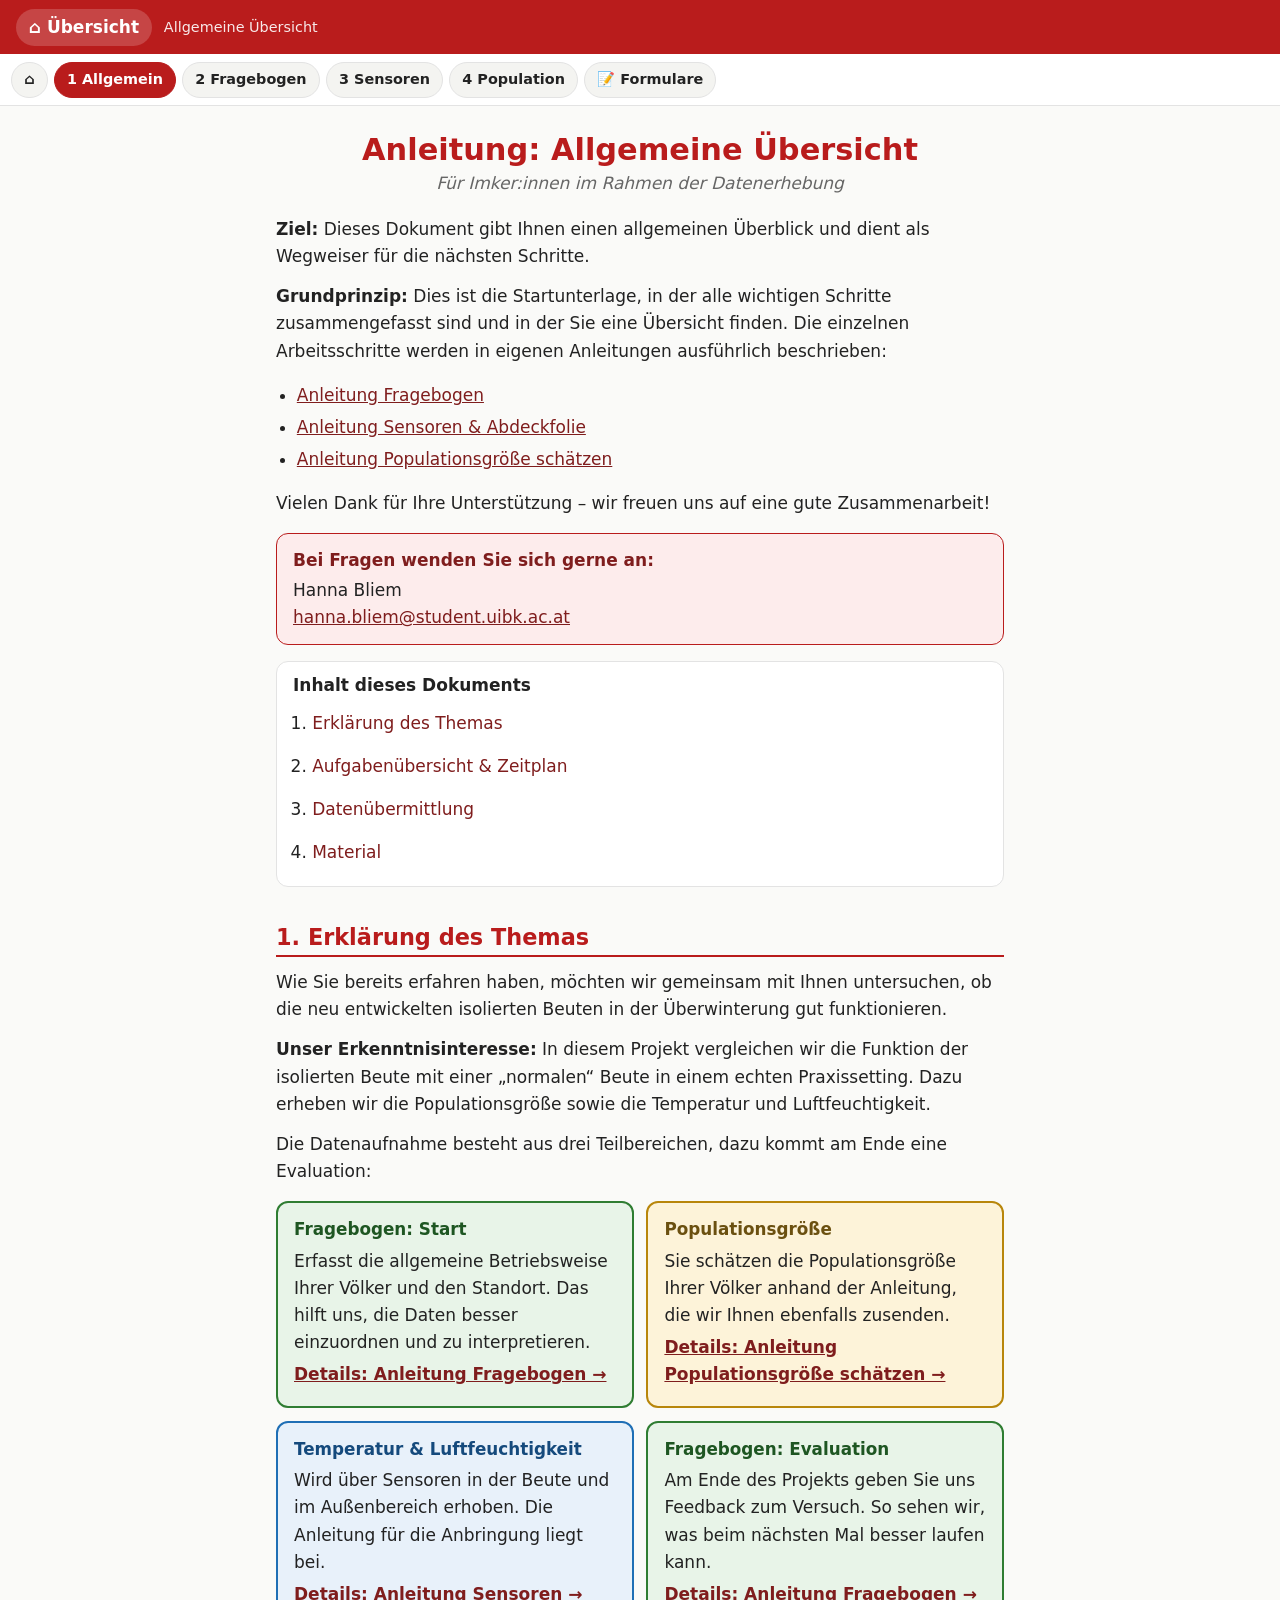
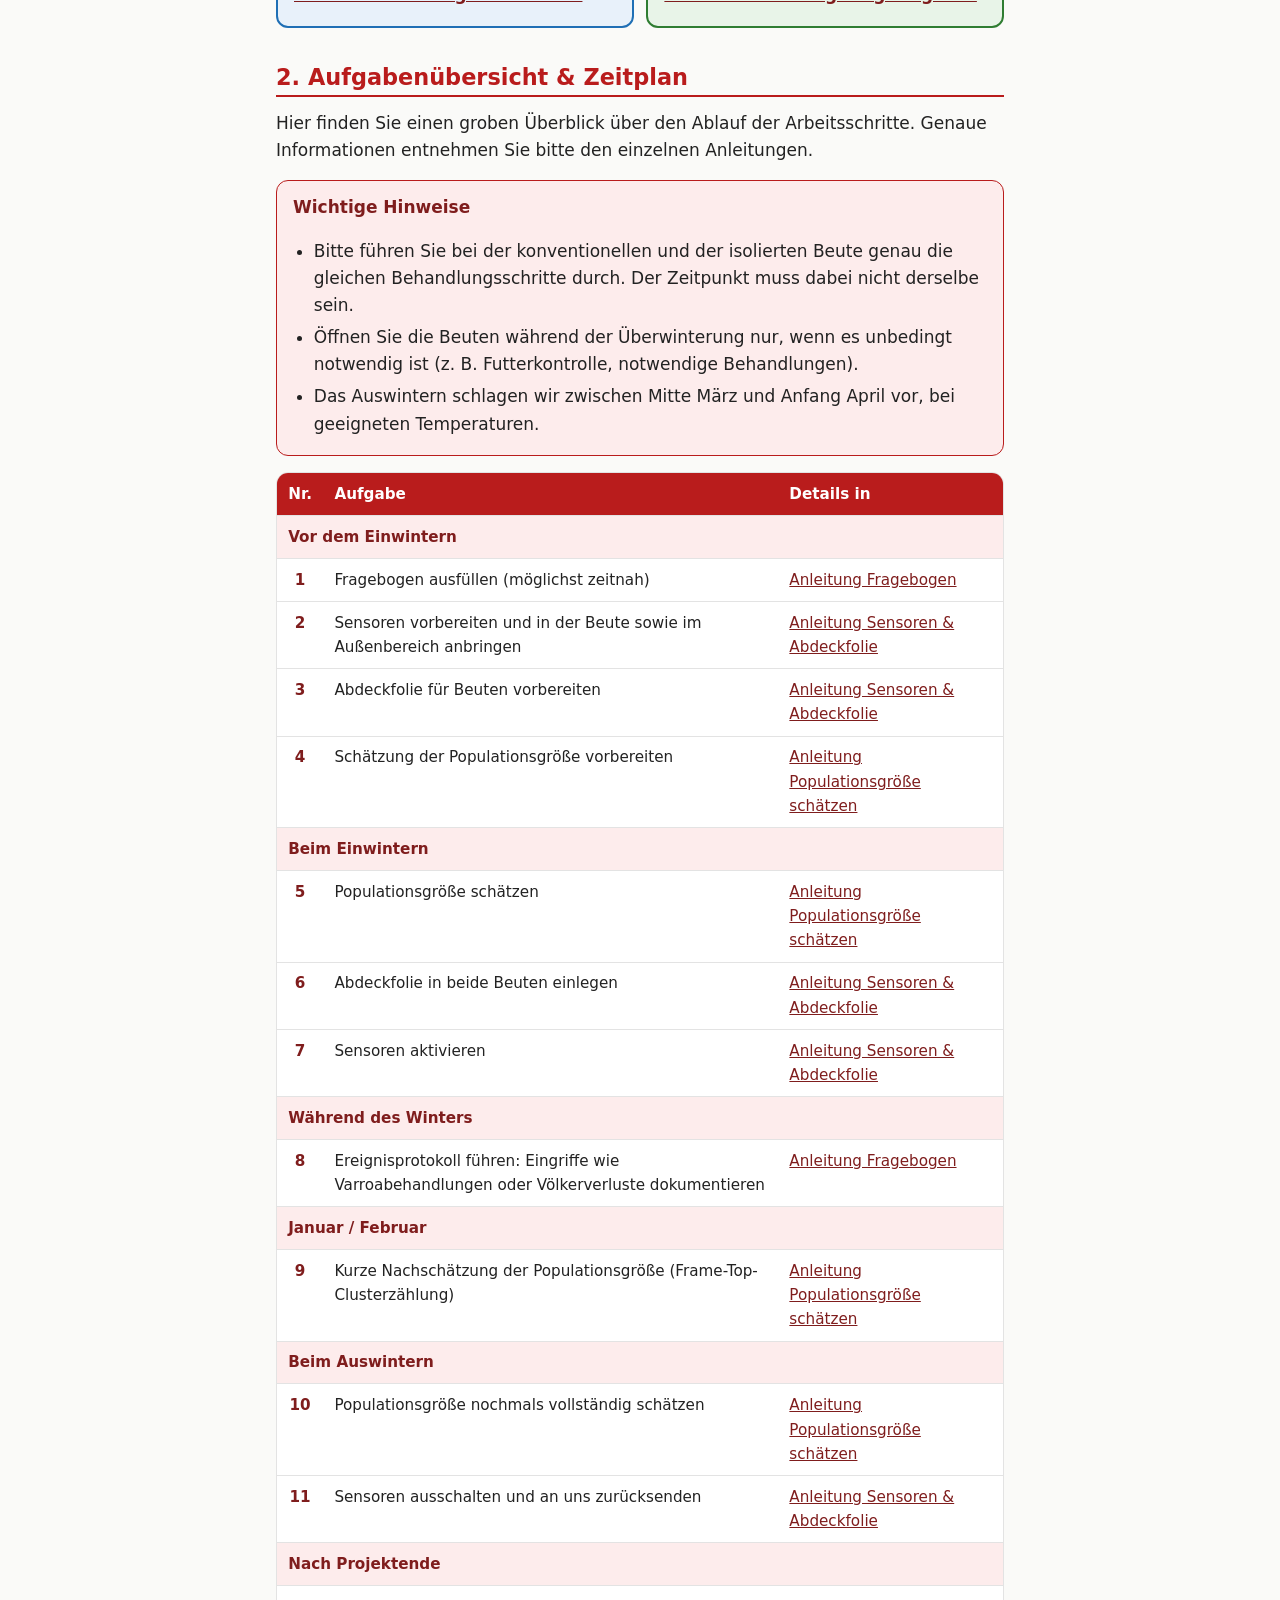
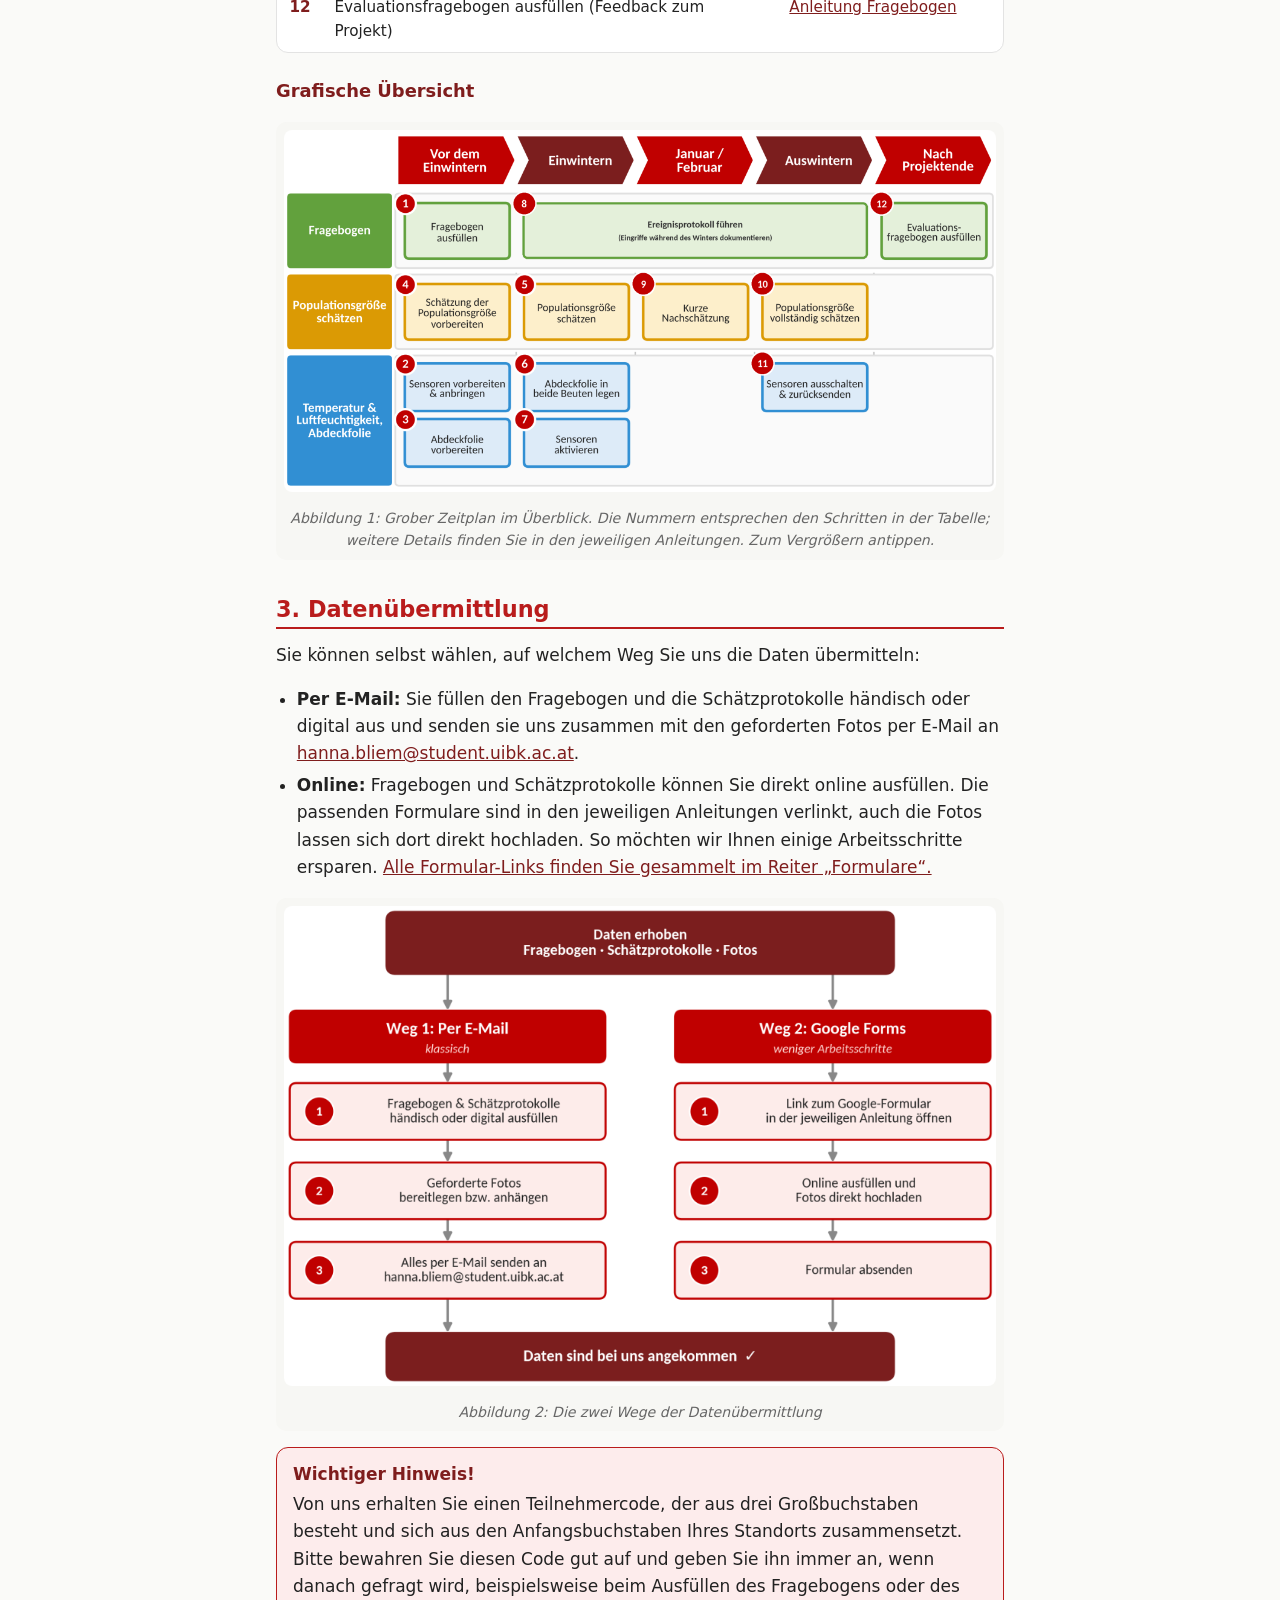
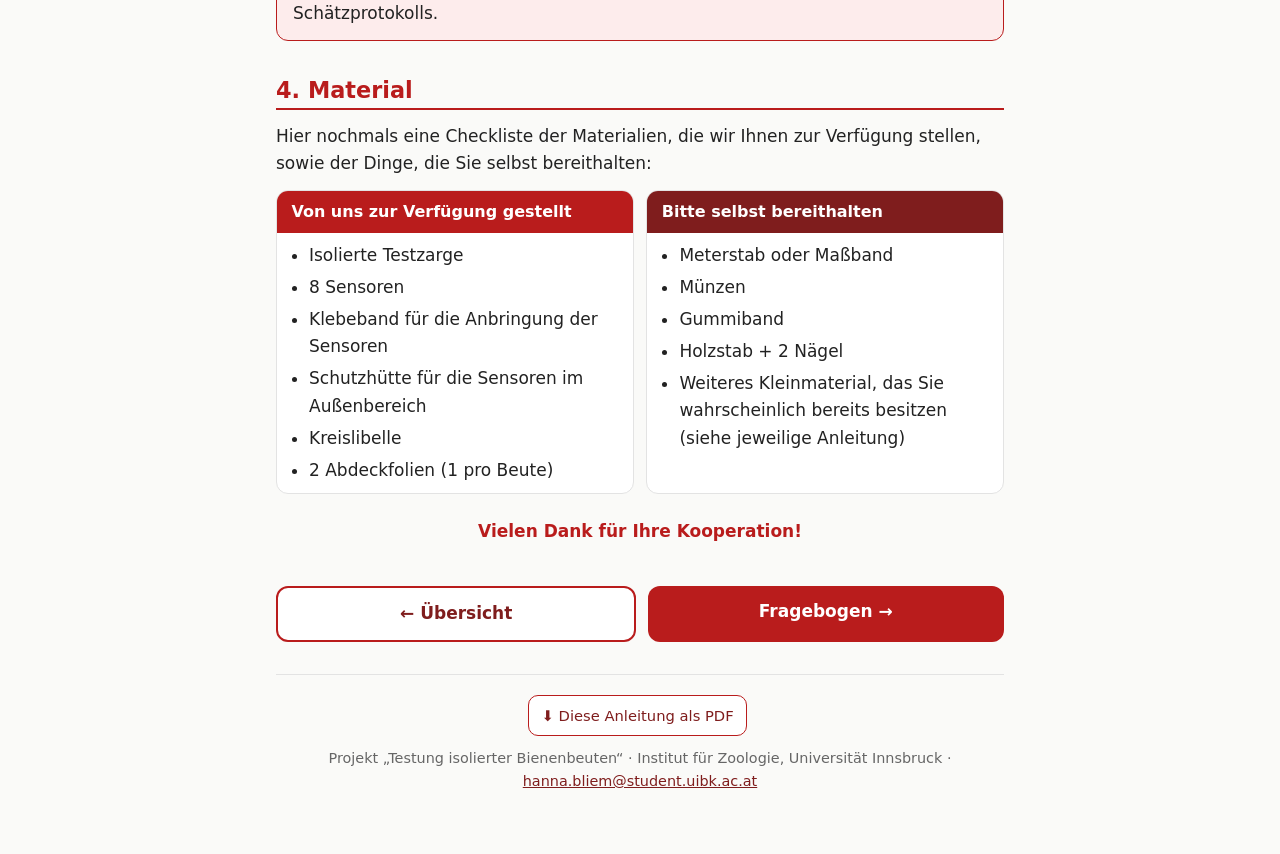
==== commit a225cef5: "Add files via upload" ====
--- a/allgemein.html
+++ b/allgemein.html
@@ -32,7 +32,7 @@
 <h2 id="daten">3. Datenübermittlung</h2>
 <p>Sie können selbst wählen, auf welchem Weg Sie uns die Daten übermitteln:</p>
 <ul><li><strong>Per E-Mail:</strong> Sie füllen den Fragebogen und die Schätzprotokolle händisch oder digital aus und senden sie uns zusammen mit den geforderten Fotos per E-Mail an <a href="mailto:hanna.bliem@student.uibk.ac.at">hanna.bliem@student.uibk.ac.at</a>.</li>
-<li><strong>Über Google Forms:</strong> Fragebogen und Schätzprotokolle können Sie direkt online ausfüllen. Die passenden Formulare sind in den jeweiligen Anleitungen verlinkt, auch die Fotos lassen sich dort direkt hochladen. So möchten wir Ihnen einige Arbeitsschritte ersparen. <a href="formulare.html">Alle Formular-Links finden Sie gesammelt im Reiter „Formulare“.</a></li></ul><figure class="imgbg "><img src="img/datenwege.png" alt="Die zwei Wege der Datenübermittlung: per E-Mail oder über Google Forms"  class="zoom" data-full="img/datenwege.png"><figcaption>Abbildung 2: Die zwei Wege der Datenübermittlung</figcaption></figure><div class="box"><strong>Wichtiger Hinweis!</strong>Von uns erhalten Sie einen Teilnehmercode, der aus drei Großbuchstaben besteht und sich aus den Anfangsbuchstaben Ihres Standorts zusammensetzt. Bitte bewahren Sie diesen Code gut auf und geben Sie ihn immer an, wenn danach gefragt wird, beispielsweise beim Ausfüllen des Fragebogens oder des Schätzprotokolls.</div>
+<li><strong>Online:</strong> Fragebogen und Schätzprotokolle können Sie direkt online ausfüllen. Die passenden Formulare sind in den jeweiligen Anleitungen verlinkt, auch die Fotos lassen sich dort direkt hochladen. So möchten wir Ihnen einige Arbeitsschritte ersparen. <a href="formulare.html">Alle Formular-Links finden Sie gesammelt im Reiter „Formulare“.</a></li></ul><figure class="imgbg "><img src="img/datenwege.png" alt="Die zwei Wege der Datenübermittlung: per E-Mail oder über Google Forms"  class="zoom" data-full="img/datenwege.png"><figcaption>Abbildung 2: Die zwei Wege der Datenübermittlung</figcaption></figure><div class="box"><strong>Wichtiger Hinweis!</strong>Von uns erhalten Sie einen Teilnehmercode, der aus drei Großbuchstaben besteht und sich aus den Anfangsbuchstaben Ihres Standorts zusammensetzt. Bitte bewahren Sie diesen Code gut auf und geben Sie ihn immer an, wenn danach gefragt wird, beispielsweise beim Ausfüllen des Fragebogens oder des Schätzprotokolls.</div>
 <h2 id="material">4. Material</h2>
 <p>Hier nochmals eine Checkliste der Materialien, die wir Ihnen zur Verfügung stellen, sowie der Dinge, die Sie selbst bereithalten:</p>
 <div class="two"><div class="col"><h3>Von uns zur Verfügung gestellt</h3><ul><li>Isolierte Testzarge</li><li>8 Sensoren</li><li>Klebeband für die Anbringung der Sensoren</li><li>Schutzhütte für die Sensoren im Außenbereich</li><li>Kreislibelle</li><li>2 Abdeckfolien (1 pro Beute)</li></ul></div>
--- a/assets/style.css
+++ b/assets/style.css
@@ -117,3 +117,7 @@
 .top{position:sticky;top:0;z-index:20}
 .top .bar,.top .tabs{position:static}
 @media print{.top{display:none}}
+.embed{margin:1rem 0}
+.embed iframe{width:100%;height:80vh;min-height:560px;border:1px solid var(--line);border-radius:12px;background:#fff;margin-top:.6rem}
+.embed .hint{font-size:.92rem;color:var(--muted)}
+button.btn{font:inherit;font-weight:600;border:0;cursor:pointer}
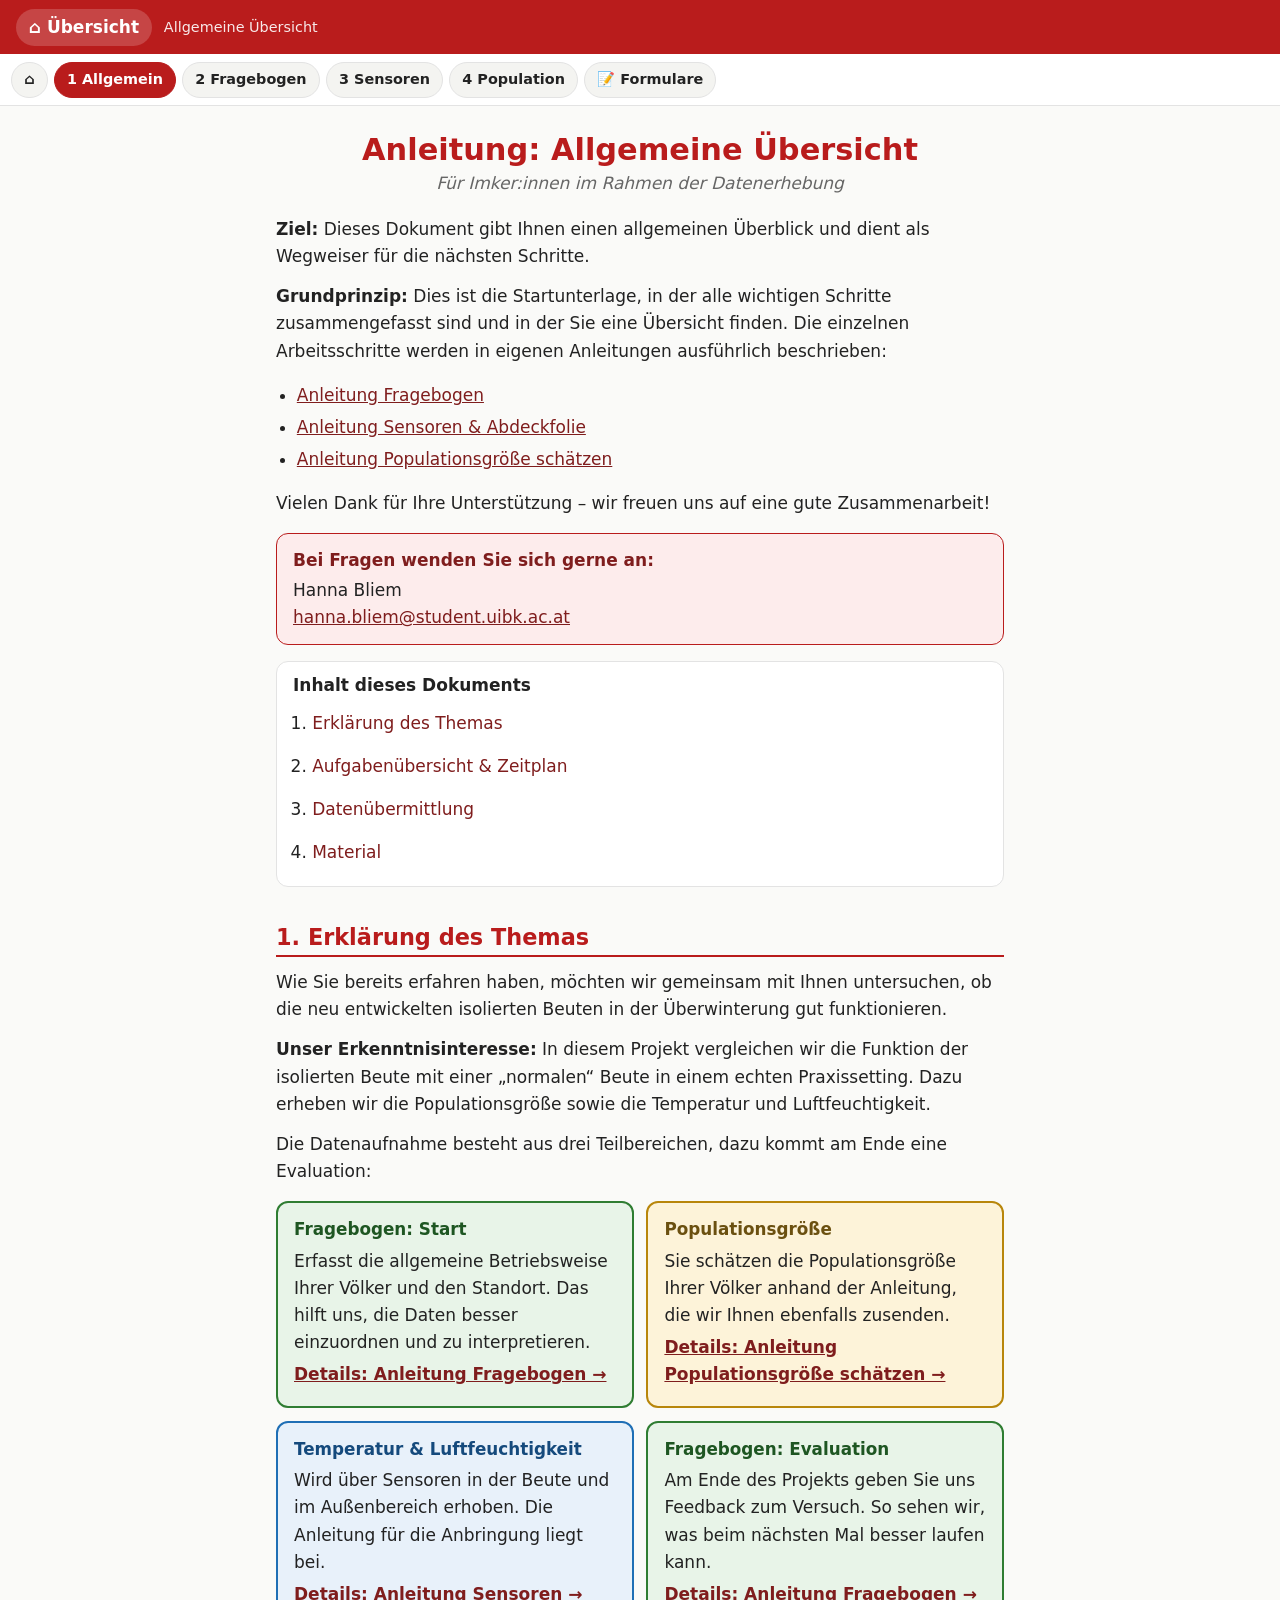
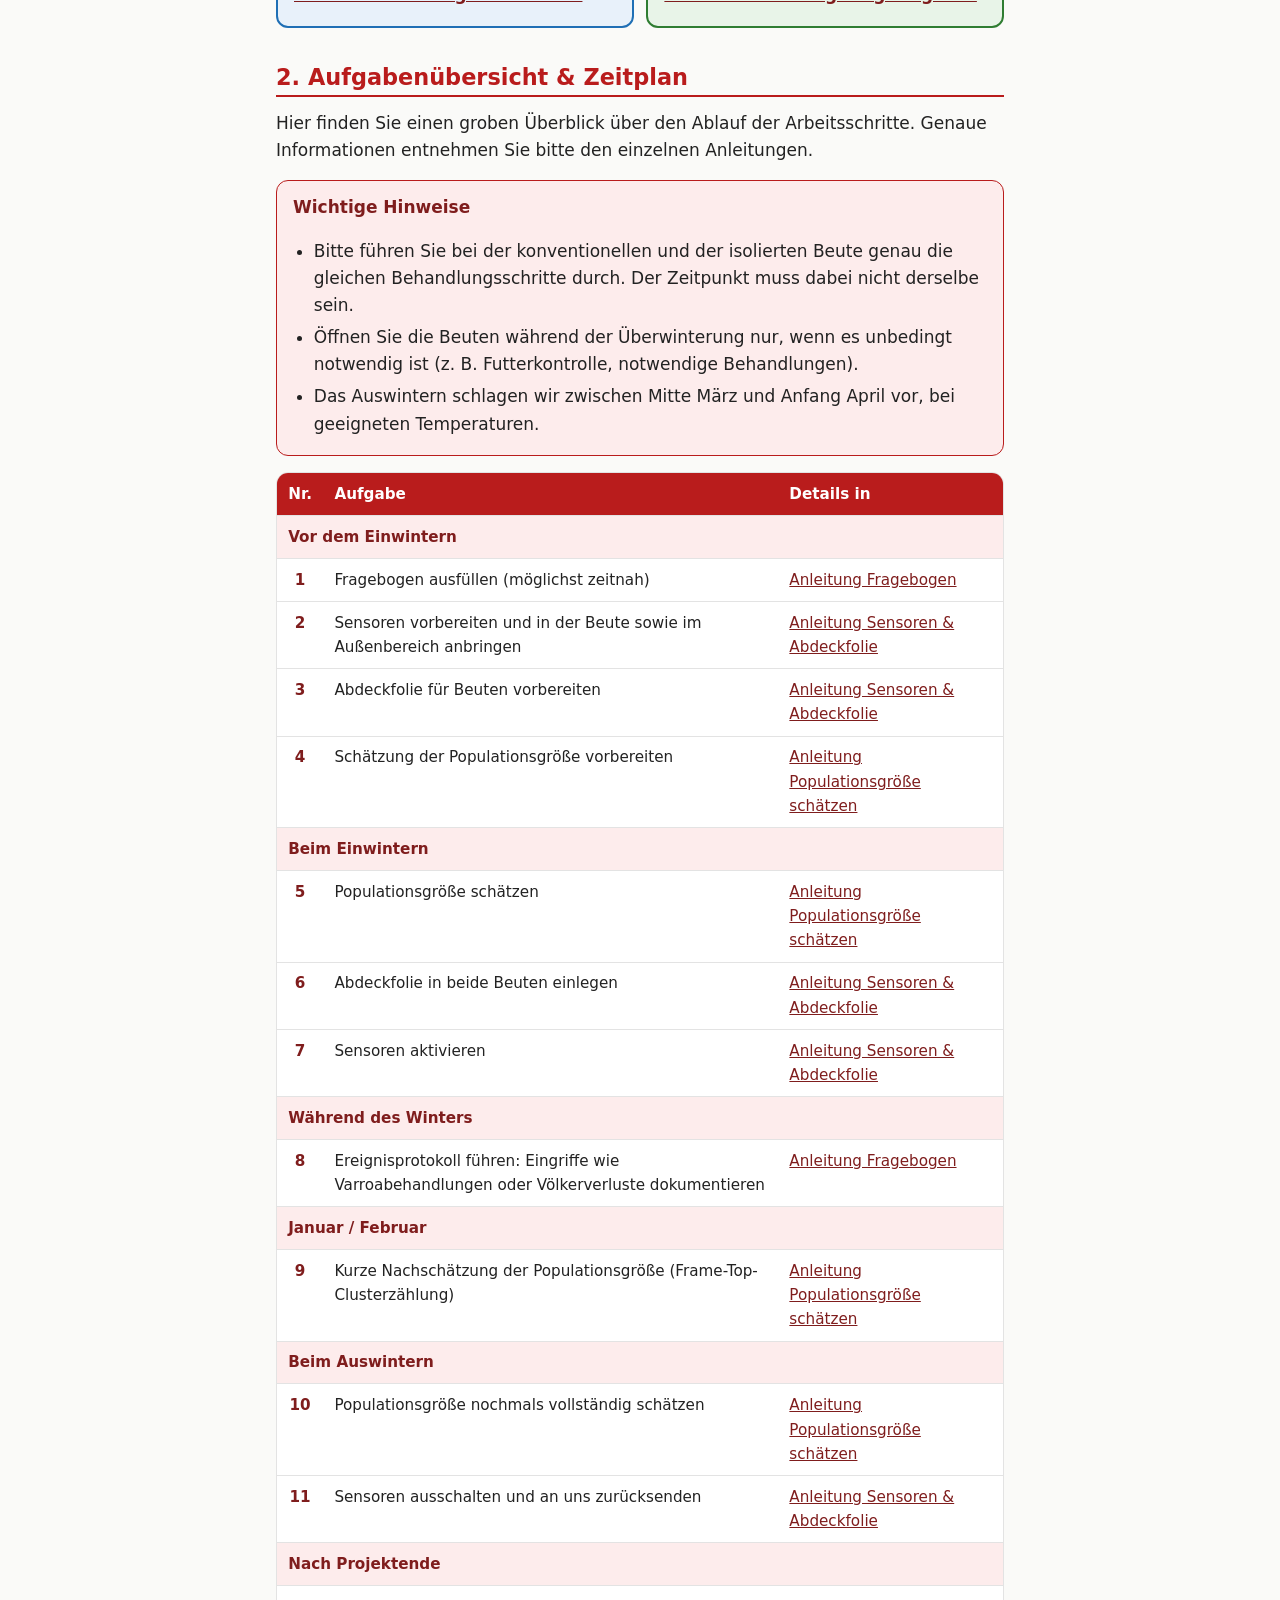
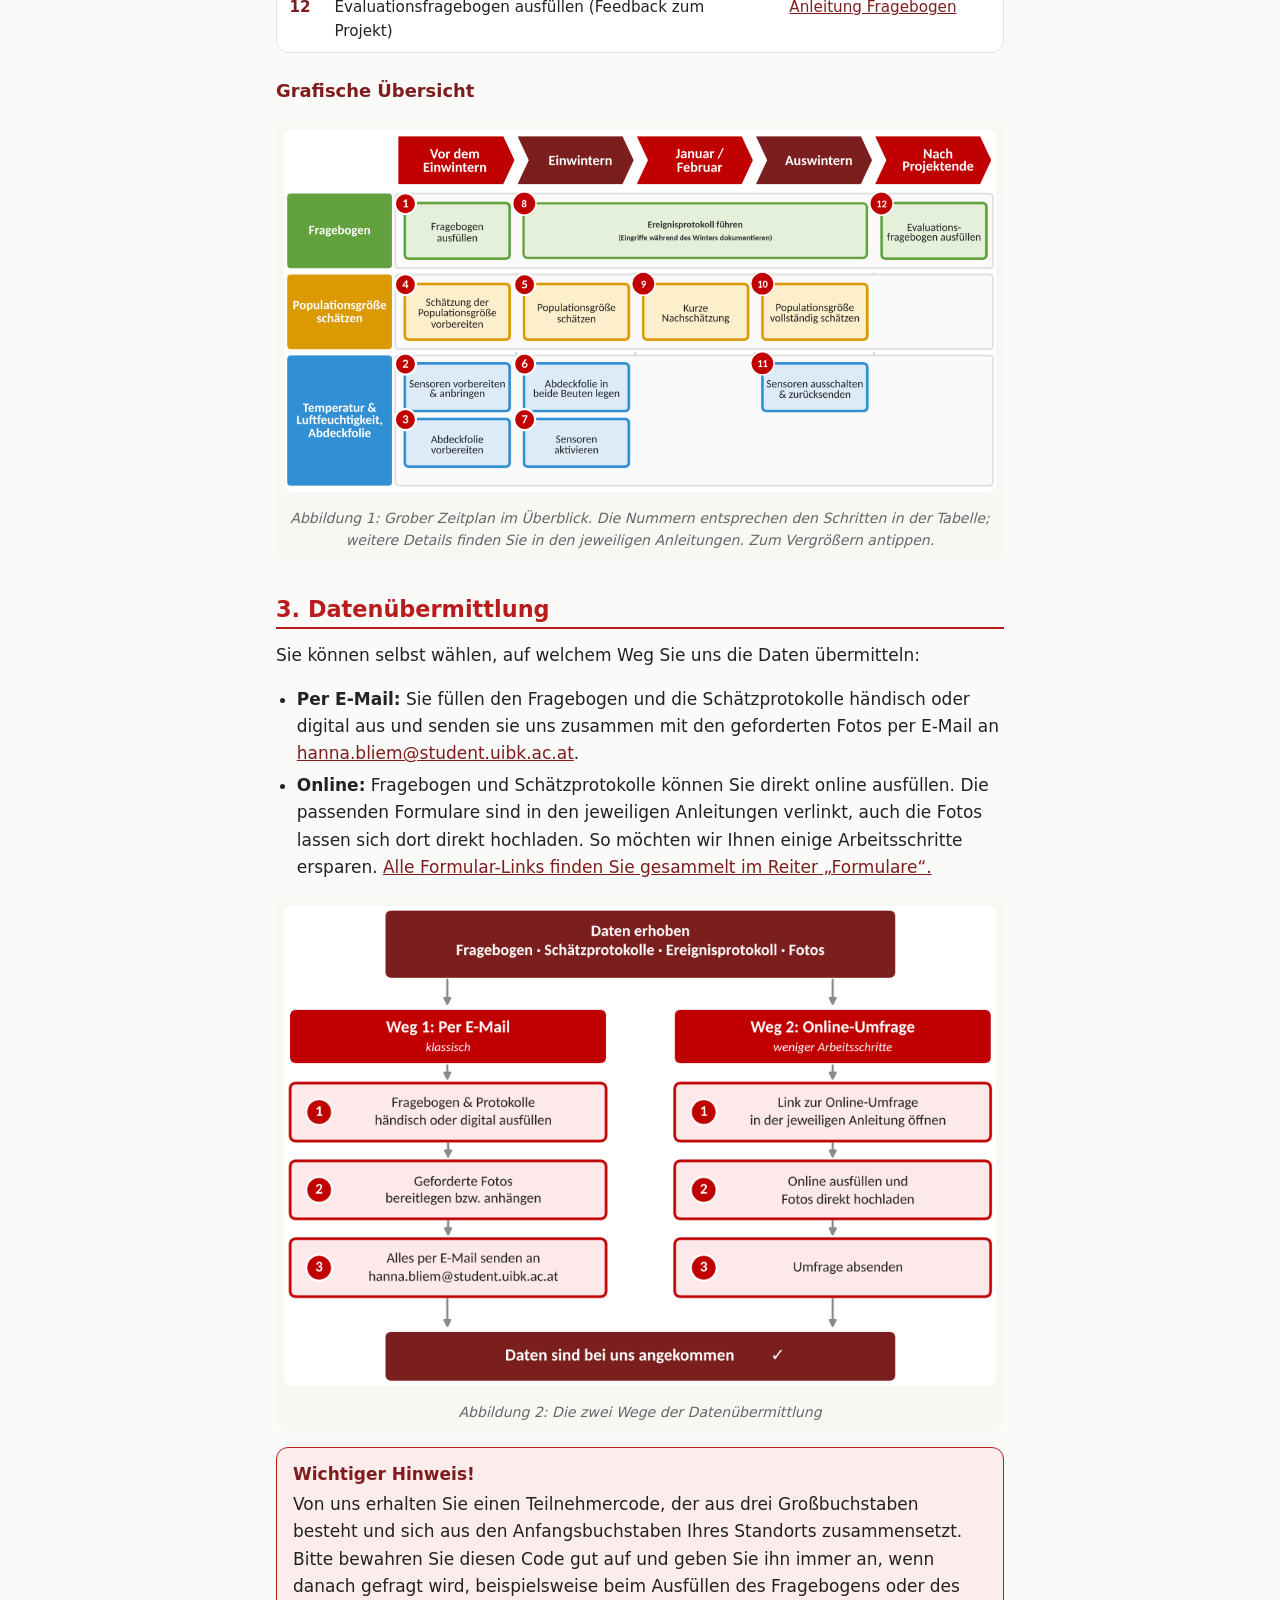
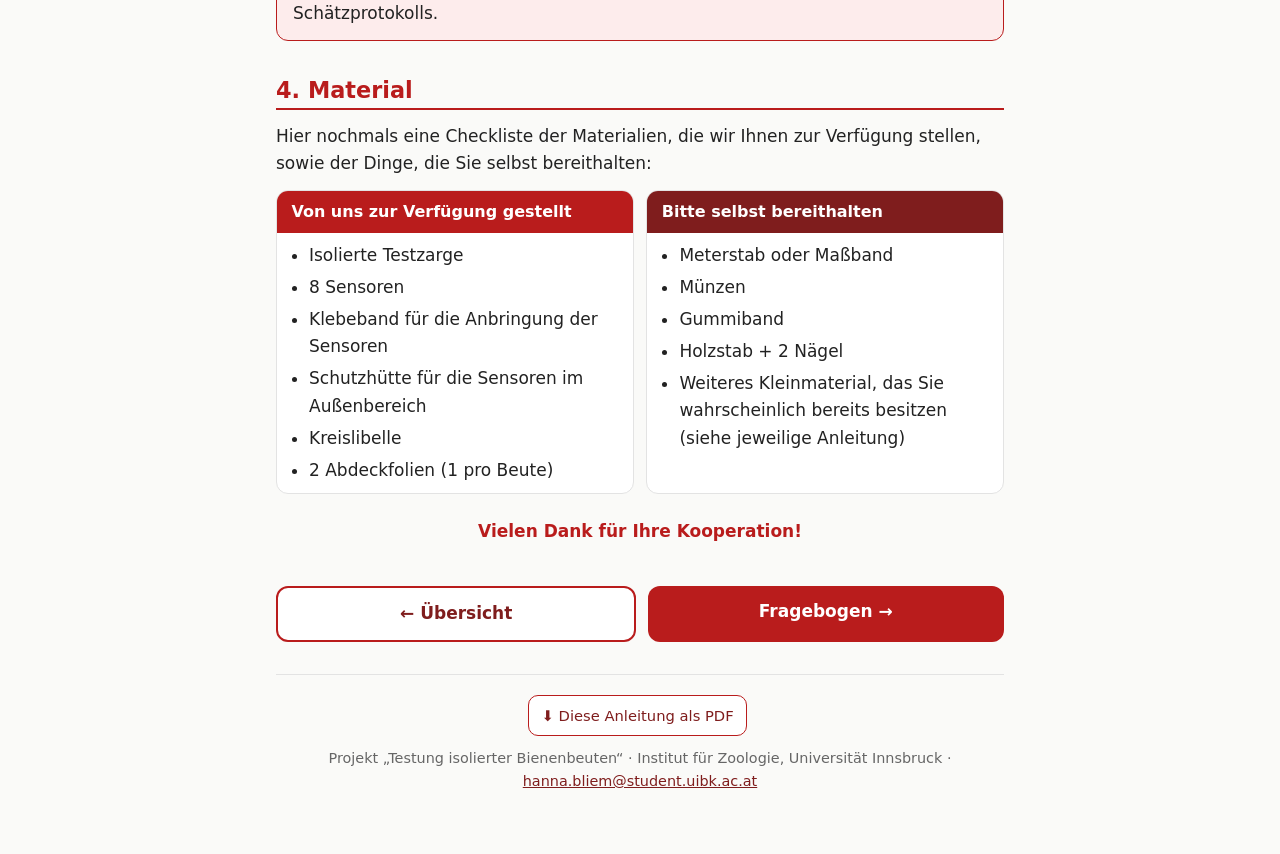
==== commit 5385f706: "Add files via upload" ====
--- a/allgemein.html
+++ b/allgemein.html
@@ -32,7 +32,7 @@
 <h2 id="daten">3. Datenübermittlung</h2>
 <p>Sie können selbst wählen, auf welchem Weg Sie uns die Daten übermitteln:</p>
 <ul><li><strong>Per E-Mail:</strong> Sie füllen den Fragebogen und die Schätzprotokolle händisch oder digital aus und senden sie uns zusammen mit den geforderten Fotos per E-Mail an <a href="mailto:hanna.bliem@student.uibk.ac.at">hanna.bliem@student.uibk.ac.at</a>.</li>
-<li><strong>Online:</strong> Fragebogen und Schätzprotokolle können Sie direkt online ausfüllen. Die passenden Formulare sind in den jeweiligen Anleitungen verlinkt, auch die Fotos lassen sich dort direkt hochladen. So möchten wir Ihnen einige Arbeitsschritte ersparen. <a href="formulare.html">Alle Formular-Links finden Sie gesammelt im Reiter „Formulare“.</a></li></ul><figure class="imgbg "><img src="img/datenwege.png" alt="Die zwei Wege der Datenübermittlung: per E-Mail oder über Google Forms"  class="zoom" data-full="img/datenwege.png"><figcaption>Abbildung 2: Die zwei Wege der Datenübermittlung</figcaption></figure><div class="box"><strong>Wichtiger Hinweis!</strong>Von uns erhalten Sie einen Teilnehmercode, der aus drei Großbuchstaben besteht und sich aus den Anfangsbuchstaben Ihres Standorts zusammensetzt. Bitte bewahren Sie diesen Code gut auf und geben Sie ihn immer an, wenn danach gefragt wird, beispielsweise beim Ausfüllen des Fragebogens oder des Schätzprotokolls.</div>
+<li><strong>Online:</strong> Fragebogen und Schätzprotokolle können Sie direkt online ausfüllen. Die passenden Formulare sind in den jeweiligen Anleitungen verlinkt, auch die Fotos lassen sich dort direkt hochladen. So möchten wir Ihnen einige Arbeitsschritte ersparen. <a href="formulare.html">Alle Formular-Links finden Sie gesammelt im Reiter „Formulare“.</a></li></ul><figure class="imgbg "><img src="img/datenwege.png" alt="Die zwei Wege der Datenübermittlung: per E-Mail oder über die Online-Umfrage"  class="zoom" data-full="img/datenwege.png"><figcaption>Abbildung 2: Die zwei Wege der Datenübermittlung</figcaption></figure><div class="box"><strong>Wichtiger Hinweis!</strong>Von uns erhalten Sie einen Teilnehmercode, der aus drei Großbuchstaben besteht und sich aus den Anfangsbuchstaben Ihres Standorts zusammensetzt. Bitte bewahren Sie diesen Code gut auf und geben Sie ihn immer an, wenn danach gefragt wird, beispielsweise beim Ausfüllen des Fragebogens oder des Schätzprotokolls.</div>
 <h2 id="material">4. Material</h2>
 <p>Hier nochmals eine Checkliste der Materialien, die wir Ihnen zur Verfügung stellen, sowie der Dinge, die Sie selbst bereithalten:</p>
 <div class="two"><div class="col"><h3>Von uns zur Verfügung gestellt</h3><ul><li>Isolierte Testzarge</li><li>8 Sensoren</li><li>Klebeband für die Anbringung der Sensoren</li><li>Schutzhütte für die Sensoren im Außenbereich</li><li>Kreislibelle</li><li>2 Abdeckfolien (1 pro Beute)</li></ul></div>
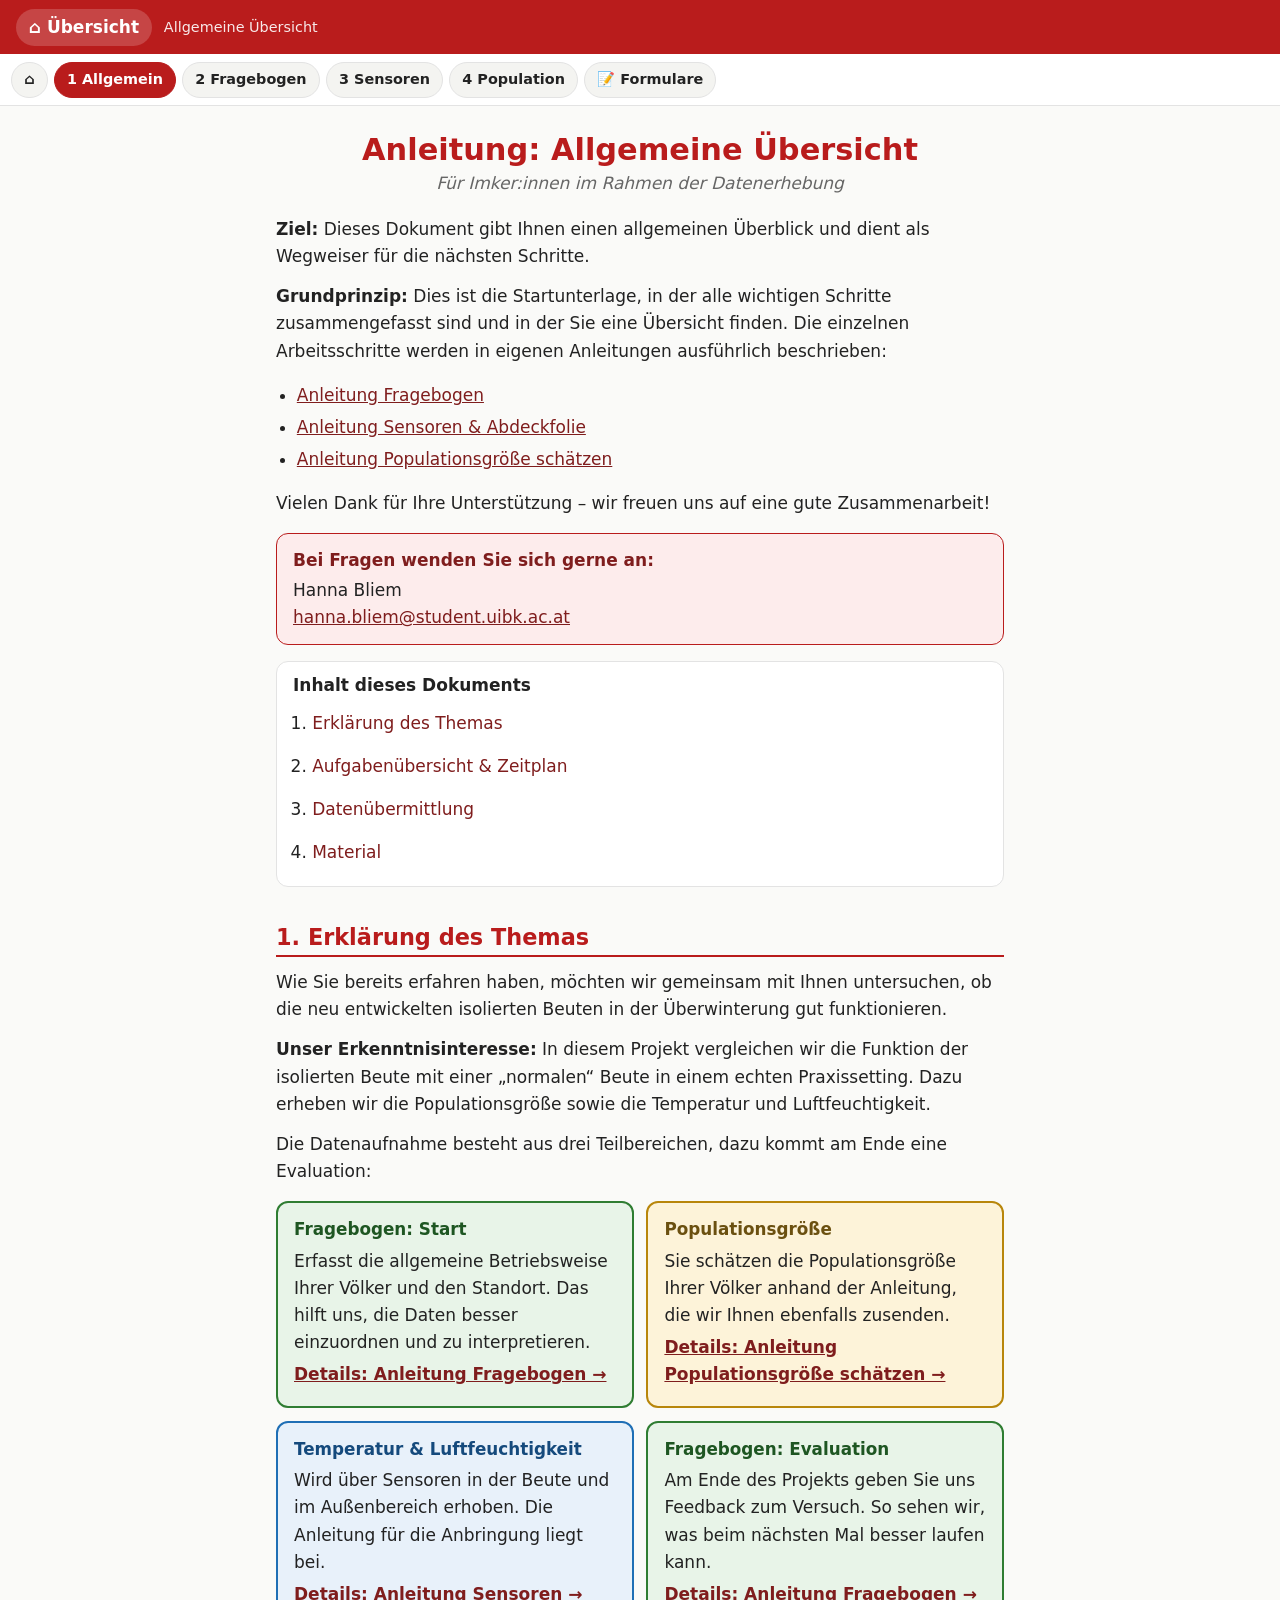
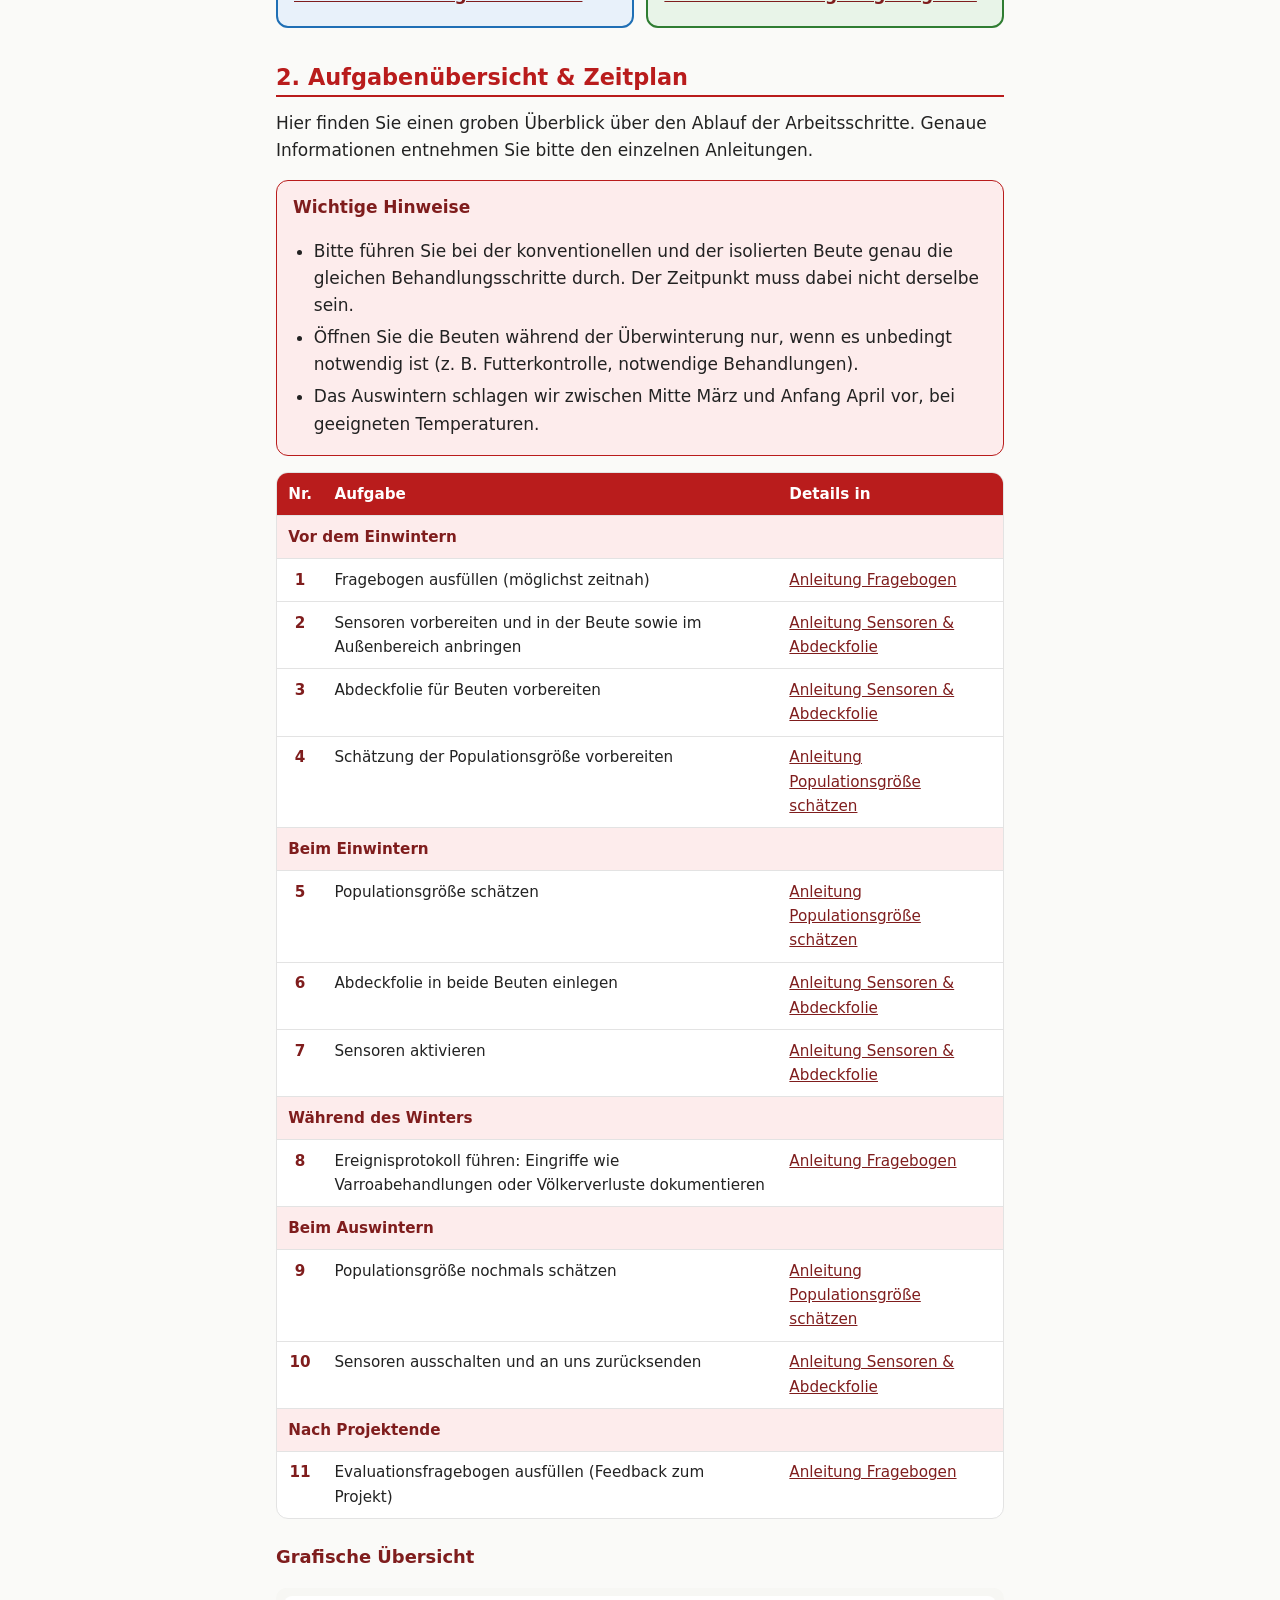
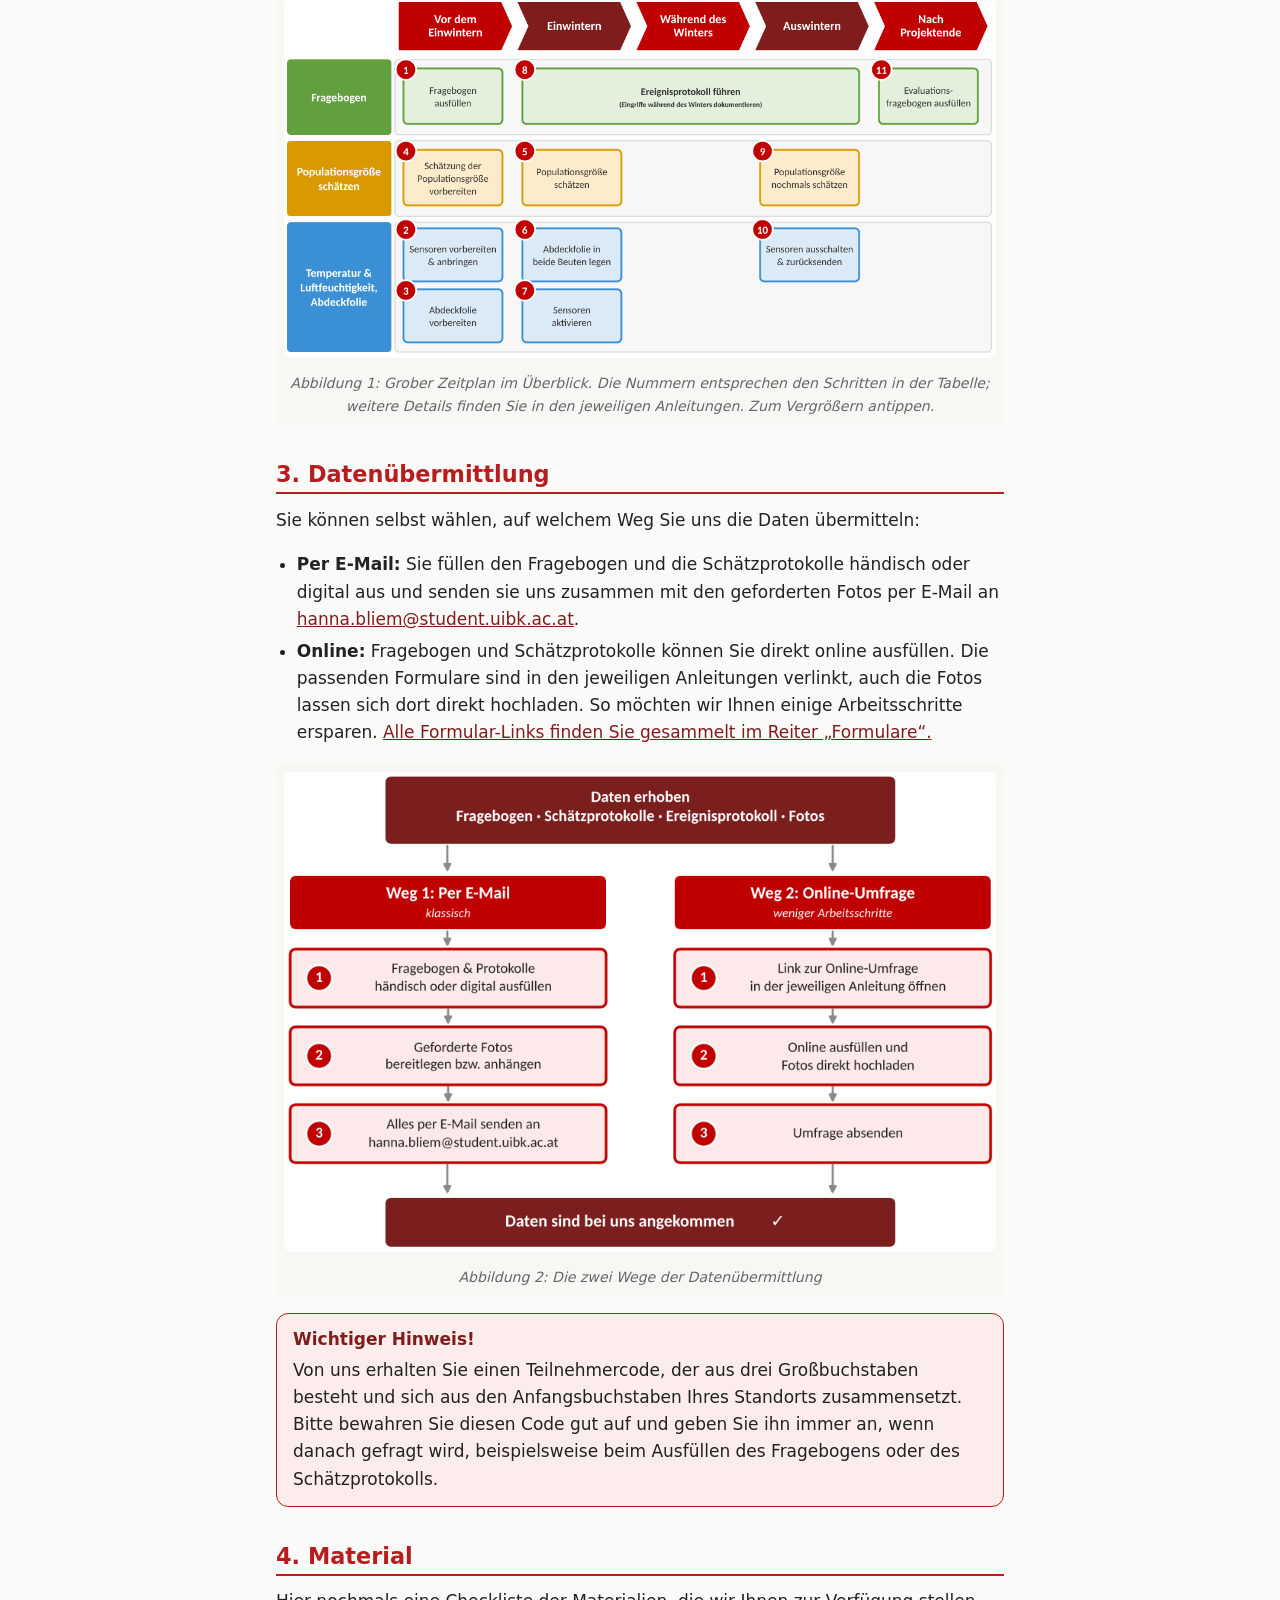
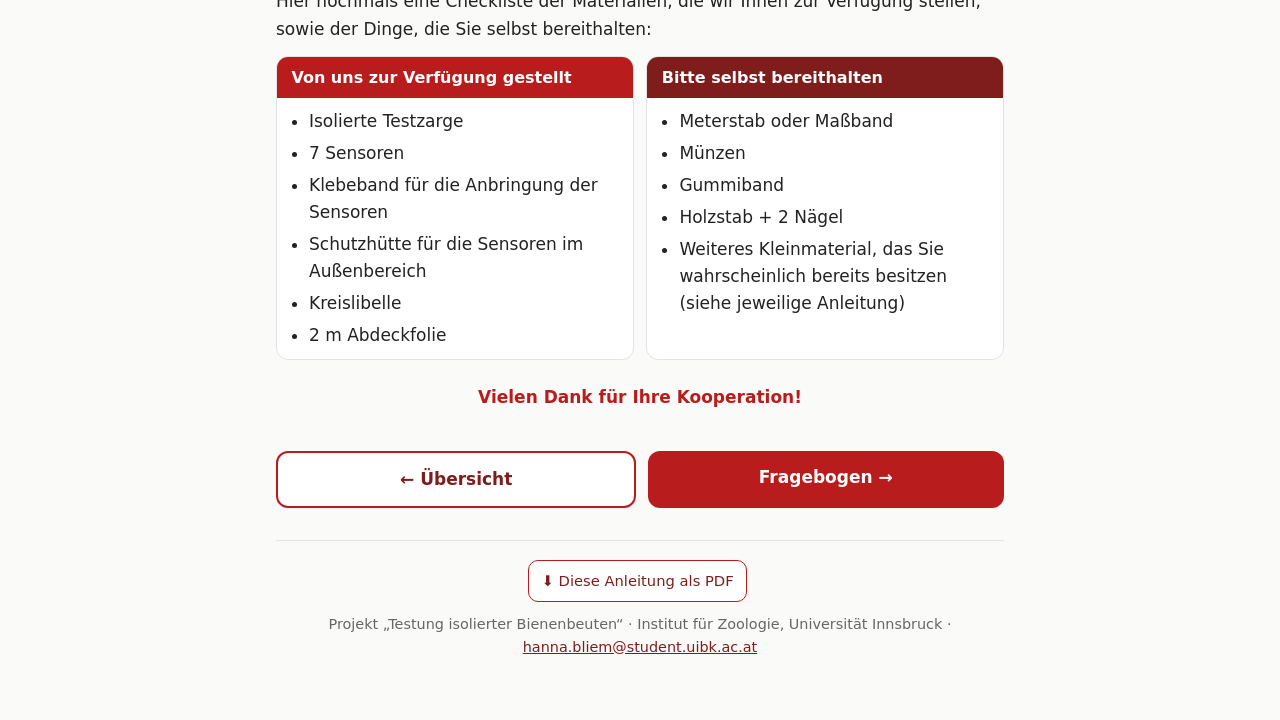
==== commit 0eed81ee: "Add files via upload" ====
--- a/allgemein.html
+++ b/allgemein.html
@@ -27,7 +27,7 @@
 <li>Bitte führen Sie bei der konventionellen und der isolierten Beute genau die gleichen Behandlungsschritte durch. Der Zeitpunkt muss dabei nicht derselbe sein.</li>
 <li>Öffnen Sie die Beuten während der Überwinterung nur, wenn es unbedingt notwendig ist (z. B. Futterkontrolle, notwendige Behandlungen).</li>
 <li>Das Auswintern schlagen wir zwischen Mitte März und Anfang April vor, bei geeigneten Temperaturen.</li></ul></div>
-<div class="tablewrap"><table><thead><tr><th>Nr.</th><th>Aufgabe</th><th>Details in</th></tr></thead><tbody><tr class="grp"><td colspan="3">Vor dem Einwintern</td></tr><tr><td class="n">1</td><td>Fragebogen ausfüllen (möglichst zeitnah)</td><td><a href="fragebogen.html">Anleitung Fragebogen</a></td></tr><tr><td class="n">2</td><td>Sensoren vorbereiten und in der Beute sowie im Außenbereich anbringen</td><td><a href="sensoren.html">Anleitung Sensoren &amp; Abdeckfolie</a></td></tr><tr><td class="n">3</td><td>Abdeckfolie für Beuten vorbereiten</td><td><a href="sensoren.html">Anleitung Sensoren &amp; Abdeckfolie</a></td></tr><tr><td class="n">4</td><td>Schätzung der Populationsgröße vorbereiten</td><td><a href="populationsgroesse.html">Anleitung Populationsgröße schätzen</a></td></tr><tr class="grp"><td colspan="3">Beim Einwintern</td></tr><tr><td class="n">5</td><td>Populationsgröße schätzen</td><td><a href="populationsgroesse.html">Anleitung Populationsgröße schätzen</a></td></tr><tr><td class="n">6</td><td>Abdeckfolie in beide Beuten einlegen</td><td><a href="sensoren.html">Anleitung Sensoren &amp; Abdeckfolie</a></td></tr><tr><td class="n">7</td><td>Sensoren aktivieren</td><td><a href="sensoren.html">Anleitung Sensoren &amp; Abdeckfolie</a></td></tr><tr class="grp"><td colspan="3">Während des Winters</td></tr><tr><td class="n">8</td><td>Ereignisprotokoll führen: Eingriffe wie Varroabehandlungen oder Völkerverluste dokumentieren</td><td><a href="fragebogen.html#ereignis">Anleitung Fragebogen</a></td></tr><tr class="grp"><td colspan="3">Januar / Februar</td></tr><tr><td class="n">9</td><td>Kurze Nachschätzung der Populationsgröße (Frame-Top-Clusterzählung)</td><td><a href="populationsgroesse.html">Anleitung Populationsgröße schätzen</a></td></tr><tr class="grp"><td colspan="3">Beim Auswintern</td></tr><tr><td class="n">10</td><td>Populationsgröße nochmals vollständig schätzen</td><td><a href="populationsgroesse.html">Anleitung Populationsgröße schätzen</a></td></tr><tr><td class="n">11</td><td>Sensoren ausschalten und an uns zurücksenden</td><td><a href="sensoren.html">Anleitung Sensoren &amp; Abdeckfolie</a></td></tr><tr class="grp"><td colspan="3">Nach Projektende</td></tr><tr><td class="n">12</td><td>Evaluationsfragebogen ausfüllen (Feedback zum Projekt)</td><td><a href="fragebogen.html#evaluation">Anleitung Fragebogen</a></td></tr></tbody></table></div>
+<div class="tablewrap"><table><thead><tr><th>Nr.</th><th>Aufgabe</th><th>Details in</th></tr></thead><tbody><tr class="grp"><td colspan="3">Vor dem Einwintern</td></tr><tr><td class="n">1</td><td>Fragebogen ausfüllen (möglichst zeitnah)</td><td><a href="fragebogen.html">Anleitung Fragebogen</a></td></tr><tr><td class="n">2</td><td>Sensoren vorbereiten und in der Beute sowie im Außenbereich anbringen</td><td><a href="sensoren.html">Anleitung Sensoren &amp; Abdeckfolie</a></td></tr><tr><td class="n">3</td><td>Abdeckfolie für Beuten vorbereiten</td><td><a href="sensoren.html">Anleitung Sensoren &amp; Abdeckfolie</a></td></tr><tr><td class="n">4</td><td>Schätzung der Populationsgröße vorbereiten</td><td><a href="populationsgroesse.html">Anleitung Populationsgröße schätzen</a></td></tr><tr class="grp"><td colspan="3">Beim Einwintern</td></tr><tr><td class="n">5</td><td>Populationsgröße schätzen</td><td><a href="populationsgroesse.html">Anleitung Populationsgröße schätzen</a></td></tr><tr><td class="n">6</td><td>Abdeckfolie in beide Beuten einlegen</td><td><a href="sensoren.html">Anleitung Sensoren &amp; Abdeckfolie</a></td></tr><tr><td class="n">7</td><td>Sensoren aktivieren</td><td><a href="sensoren.html">Anleitung Sensoren &amp; Abdeckfolie</a></td></tr><tr class="grp"><td colspan="3">Während des Winters</td></tr><tr><td class="n">8</td><td>Ereignisprotokoll führen: Eingriffe wie Varroabehandlungen oder Völkerverluste dokumentieren</td><td><a href="fragebogen.html#ereignis">Anleitung Fragebogen</a></td></tr><tr class="grp"><td colspan="3">Beim Auswintern</td></tr><tr><td class="n">9</td><td>Populationsgröße nochmals schätzen</td><td><a href="populationsgroesse.html">Anleitung Populationsgröße schätzen</a></td></tr><tr><td class="n">10</td><td>Sensoren ausschalten und an uns zurücksenden</td><td><a href="sensoren.html">Anleitung Sensoren &amp; Abdeckfolie</a></td></tr><tr class="grp"><td colspan="3">Nach Projektende</td></tr><tr><td class="n">11</td><td>Evaluationsfragebogen ausfüllen (Feedback zum Projekt)</td><td><a href="fragebogen.html#evaluation">Anleitung Fragebogen</a></td></tr></tbody></table></div>
 <h3>Grafische Übersicht</h3><figure class="imgbg "><img src="img/zeitplan.png" alt="Grober Zeitplan im Überblick mit den Schritten 1 bis 11"  class="zoom" data-full="img/zeitplan.png"><figcaption>Abbildung 1: Grober Zeitplan im Überblick. Die Nummern entsprechen den Schritten in der Tabelle; weitere Details finden Sie in den jeweiligen Anleitungen. Zum Vergrößern antippen.</figcaption></figure>
 <h2 id="daten">3. Datenübermittlung</h2>
 <p>Sie können selbst wählen, auf welchem Weg Sie uns die Daten übermitteln:</p>
@@ -35,7 +35,7 @@
 <li><strong>Online:</strong> Fragebogen und Schätzprotokolle können Sie direkt online ausfüllen. Die passenden Formulare sind in den jeweiligen Anleitungen verlinkt, auch die Fotos lassen sich dort direkt hochladen. So möchten wir Ihnen einige Arbeitsschritte ersparen. <a href="formulare.html">Alle Formular-Links finden Sie gesammelt im Reiter „Formulare“.</a></li></ul><figure class="imgbg "><img src="img/datenwege.png" alt="Die zwei Wege der Datenübermittlung: per E-Mail oder über die Online-Umfrage"  class="zoom" data-full="img/datenwege.png"><figcaption>Abbildung 2: Die zwei Wege der Datenübermittlung</figcaption></figure><div class="box"><strong>Wichtiger Hinweis!</strong>Von uns erhalten Sie einen Teilnehmercode, der aus drei Großbuchstaben besteht und sich aus den Anfangsbuchstaben Ihres Standorts zusammensetzt. Bitte bewahren Sie diesen Code gut auf und geben Sie ihn immer an, wenn danach gefragt wird, beispielsweise beim Ausfüllen des Fragebogens oder des Schätzprotokolls.</div>
 <h2 id="material">4. Material</h2>
 <p>Hier nochmals eine Checkliste der Materialien, die wir Ihnen zur Verfügung stellen, sowie der Dinge, die Sie selbst bereithalten:</p>
-<div class="two"><div class="col"><h3>Von uns zur Verfügung gestellt</h3><ul><li>Isolierte Testzarge</li><li>8 Sensoren</li><li>Klebeband für die Anbringung der Sensoren</li><li>Schutzhütte für die Sensoren im Außenbereich</li><li>Kreislibelle</li><li>2 Abdeckfolien (1 pro Beute)</li></ul></div>
+<div class="two"><div class="col"><h3>Von uns zur Verfügung gestellt</h3><ul><li>Isolierte Testzarge</li><li>7 Sensoren</li><li>Klebeband für die Anbringung der Sensoren</li><li>Schutzhütte für die Sensoren im Außenbereich</li><li>Kreislibelle</li><li>2 m Abdeckfolie</li></ul></div>
 <div class="col"><h3>Bitte selbst bereithalten</h3><ul><li>Meterstab oder Maßband</li><li>Münzen</li><li>Gummiband</li><li>Holzstab + 2 Nägel</li><li>Weiteres Kleinmaterial, das Sie wahrscheinlich bereits besitzen (siehe jeweilige Anleitung)</li></ul></div></div>
 <p style="text-align:center;margin-top:1.5rem"><strong style="color:var(--accent)">Vielen Dank für Ihre Kooperation!</strong></p>
 <div class="pager"><a class="sec" href="index.html">← Übersicht</a><a href="fragebogen.html">Fragebogen →</a></div>
--- a/assets/style.css
+++ b/assets/style.css
@@ -117,7 +117,3 @@
 .top{position:sticky;top:0;z-index:20}
 .top .bar,.top .tabs{position:static}
 @media print{.top{display:none}}
-.embed{margin:1rem 0}
-.embed iframe{width:100%;height:80vh;min-height:560px;border:1px solid var(--line);border-radius:12px;background:#fff;margin-top:.6rem}
-.embed .hint{font-size:.92rem;color:var(--muted)}
-button.btn{font:inherit;font-weight:600;border:0;cursor:pointer}
